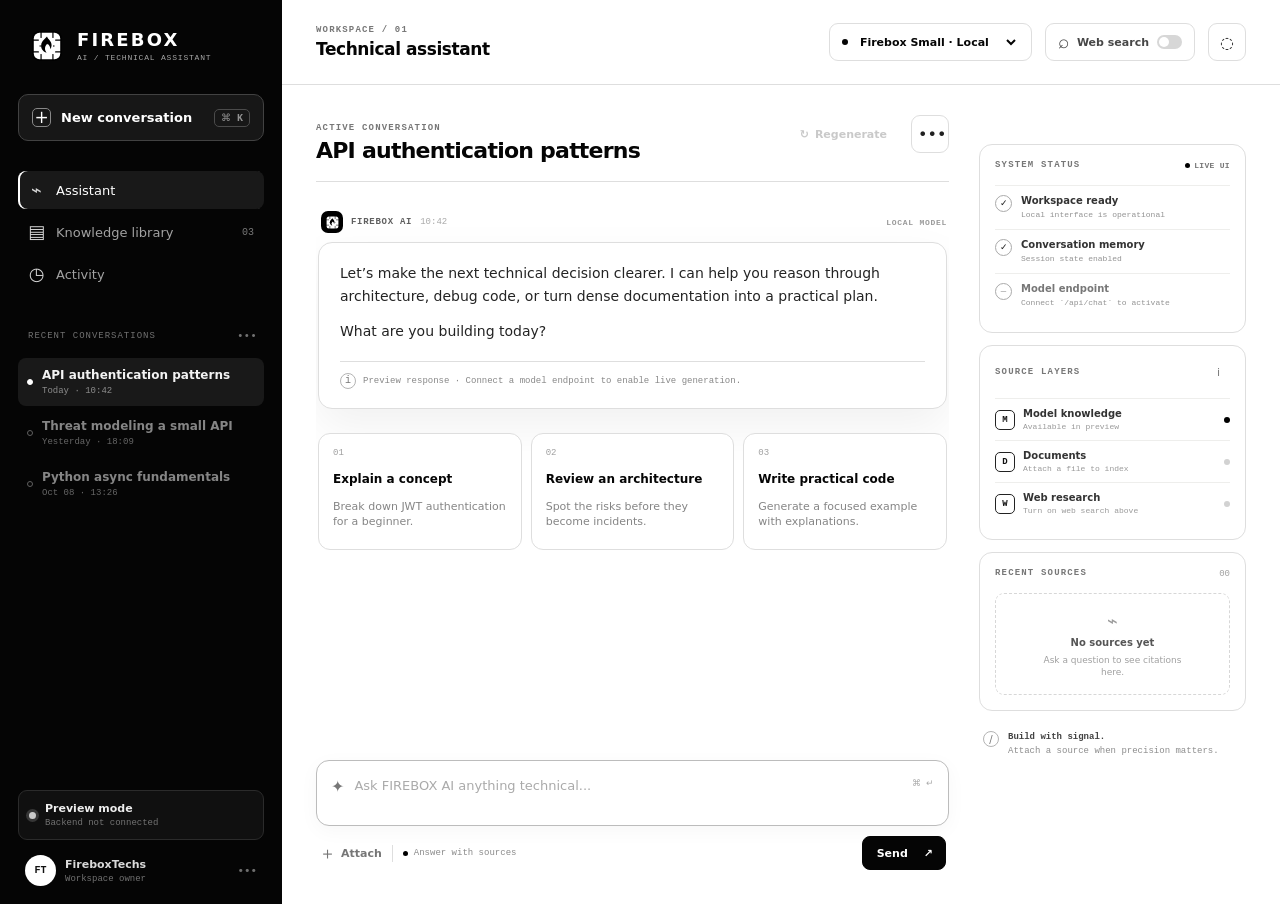
==== index.html @ 675ae95c "Create monochrome FIREBOX AI dashboard" ====
<!doctype html>
<html lang="en">
  <head>
    <meta charset="UTF-8" />
    <meta name="viewport" content="width=device-width, initial-scale=1.0" />
    <meta name="theme-color" content="#050505" />
    <meta name="description" content="FIREBOX AI — a focused technical AI workspace for builders." />
    <title>FIREBOX AI — Technical Assistant</title>
    <link rel="icon" type="image/svg+xml" href="/firebox-ai-icon.svg" />
    <link rel="stylesheet" href="/styles.css" />
  </head>
  <body>
    <div class="app-shell">
      <aside class="sidebar" id="sidebar" aria-label="Conversation navigation">
        <div class="brand-block">
          <img class="brand-mark" src="/firebox-ai-icon.svg" alt="FIREBOX AI" />
          <div class="brand-copy">
            <span class="brand-name">FIREBOX</span>
            <span class="brand-meta">AI / TECHNICAL ASSISTANT</span>
          </div>
        </div>

        <button class="new-chat-button" id="newChatButton" type="button">
          <span class="button-icon" aria-hidden="true">+</span>
          <span>New conversation</span>
          <kbd>⌘ K</kbd>
        </button>

        <nav class="primary-nav" aria-label="Primary">
          <a class="nav-item is-active" href="#chat" aria-current="page">
            <span class="nav-icon" aria-hidden="true">⌁</span>
            <span>Assistant</span>
          </a>
          <a class="nav-item" href="#library" data-toast="Knowledge library is ready for document indexing.">
            <span class="nav-icon" aria-hidden="true">▤</span>
            <span>Knowledge library</span>
            <span class="nav-count">03</span>
          </a>
          <a class="nav-item" href="#activity" data-toast="Activity history will appear here as you work.">
            <span class="nav-icon" aria-hidden="true">◷</span>
            <span>Activity</span>
          </a>
        </nav>

        <div class="sidebar-section-heading">
          <span>Recent conversations</span>
          <button class="icon-button small" type="button" aria-label="Conversation options" data-toast="Conversation options are available in the full app.">•••</button>
        </div>
        <div class="conversation-list" id="conversationList">
          <button class="conversation-item is-active" type="button" data-conversation="API authentication patterns">
            <span class="conversation-dot"></span>
            <span class="conversation-item-copy">
              <strong>API authentication patterns</strong>
              <small>Today · 10:42</small>
            </span>
          </button>
          <button class="conversation-item" type="button" data-conversation="Threat modeling a small API">
            <span class="conversation-dot"></span>
            <span class="conversation-item-copy">
              <strong>Threat modeling a small API</strong>
              <small>Yesterday · 18:09</small>
            </span>
          </button>
          <button class="conversation-item" type="button" data-conversation="Python async fundamentals">
            <span class="conversation-dot"></span>
            <span class="conversation-item-copy">
              <strong>Python async fundamentals</strong>
              <small>Oct 08 · 13:26</small>
            </span>
          </button>
        </div>

        <div class="sidebar-footer">
          <div class="preview-status">
            <span class="status-led"></span>
            <span><strong>Preview mode</strong><small>Backend not connected</small></span>
          </div>
          <button class="profile-row" type="button" data-toast="Profile settings are coming with authentication.">
            <span class="avatar">FT</span>
            <span class="profile-copy"><strong>FireboxTechs</strong><small>Workspace owner</small></span>
            <span class="profile-more">•••</span>
          </button>
        </div>
      </aside>

      <button class="sidebar-scrim" id="sidebarScrim" aria-label="Close navigation" type="button"></button>

      <main class="main-shell" id="chat">
        <header class="topbar">
          <div class="topbar-left">
            <button class="icon-button menu-button" id="menuButton" type="button" aria-label="Open navigation">☰</button>
            <div class="workspace-context">
              <span class="eyebrow">WORKSPACE / 01</span>
              <h1>Technical assistant</h1>
            </div>
          </div>
          <div class="topbar-actions">
            <label class="model-control" for="modelSelect">
              <span class="model-led"></span>
              <select id="modelSelect" aria-label="Select model">
                <option>Firebox Small · Local</option>
                <option>Qwen 2.5 Coder · Local</option>
                <option>Llama 3.2 · Local</option>
              </select>
            </label>
            <button class="search-toggle" id="searchToggle" type="button" aria-pressed="false">
              <span class="search-toggle-icon" aria-hidden="true">⌕</span>
              <span>Web search</span>
              <span class="toggle-track"><span class="toggle-thumb"></span></span>
            </button>
            <button class="icon-button" type="button" aria-label="Notifications" data-toast="No new notifications.">◌</button>
          </div>
        </header>

        <div class="workspace-body">
          <section class="chat-panel" aria-label="Assistant chat">
            <div class="conversation-header">
              <div>
                <span class="eyebrow">ACTIVE CONVERSATION</span>
                <h2 id="conversationTitle">API authentication patterns</h2>
              </div>
              <div class="conversation-actions">
                <button class="ghost-button" id="regenerateButton" type="button" disabled>
                  <span aria-hidden="true">↻</span> Regenerate
                </button>
                <button class="icon-button" type="button" aria-label="More conversation options" data-toast="Conversation actions are available in the full app.">•••</button>
              </div>
            </div>

            <div class="chat-scroll" id="chatScroll">
              <div class="message-group assistant-group">
                <div class="message-meta">
                  <span class="message-avatar"><img src="/firebox-ai-icon.svg" alt="" /></span>
                  <span>FIREBOX AI</span>
                  <span class="message-time">10:42</span>
                  <span class="source-label">LOCAL MODEL</span>
                </div>
                <article class="message-card assistant-message">
                  <p>Let’s make the next technical decision clearer. I can help you reason through architecture, debug code, or turn dense documentation into a practical plan.</p>
                  <p>What are you building today?</p>
                  <div class="response-divider"></div>
                  <div class="message-note"><span class="note-mark">i</span> Preview response · Connect a model endpoint to enable live generation.</div>
                </article>
              </div>

              <div class="quick-prompts" id="quickPrompts" aria-label="Suggested prompts">
                <button class="prompt-card" type="button" data-prompt="Explain JWT authentication like I am new to backend development.">
                  <span class="prompt-index">01</span>
                  <strong>Explain a concept</strong>
                  <span>Break down JWT authentication for a beginner.</span>
                </button>
                <button class="prompt-card" type="button" data-prompt="Review this API design and point out the biggest security risks.">
                  <span class="prompt-index">02</span>
                  <strong>Review an architecture</strong>
                  <span>Spot the risks before they become incidents.</span>
                </button>
                <button class="prompt-card" type="button" data-prompt="Write a small Python example that fetches JSON safely and handles errors.">
                  <span class="prompt-index">03</span>
                  <strong>Write practical code</strong>
                  <span>Generate a focused example with explanations.</span>
                </button>
              </div>

              <div class="message-group user-group is-hidden" id="seedUserMessage">
                <div class="message-meta user-meta"><span>You</span><span class="message-time">now</span></div>
                <article class="message-card user-message" id="seedUserContent"></article>
              </div>

              <div class="typing-row is-hidden" id="typingRow" aria-live="polite">
                <span class="message-avatar"><img src="/firebox-ai-icon.svg" alt="" /></span>
                <div class="typing-bubble"><span></span><span></span><span></span><em>FIREBOX AI is reasoning</em></div>
              </div>

              <div id="dynamicMessages"></div>
            </div>

            <form class="composer" id="composer">
              <div class="attachment-row is-hidden" id="attachmentRow"></div>
              <label class="composer-input-wrap" for="messageInput">
                <span class="composer-leading" aria-hidden="true">✦</span>
                <textarea id="messageInput" rows="1" placeholder="Ask FIREBOX AI anything technical..." aria-label="Message FIREBOX AI"></textarea>
                <span class="composer-hint">⌘ ↵</span>
              </label>
              <div class="composer-toolbar">
                <div class="composer-tools">
                  <label class="attach-button" for="fileInput" title="Attach a document">
                    <span aria-hidden="true">＋</span>
                    <span>Attach</span>
                  </label>
                  <input id="fileInput" type="file" accept=".pdf,.txt,.md,.csv,.json,.py,.js,.ts" multiple />
                  <span class="toolbar-separator"></span>
                  <span class="composer-mode"><span class="mode-dot"></span> Answer with sources</span>
                </div>
                <div class="composer-actions">
                  <button class="stop-button is-hidden" id="stopButton" type="button"><span class="stop-square"></span> Stop</button>
                  <button class="send-button" id="sendButton" type="submit" aria-label="Send message"><span>Send</span><span aria-hidden="true">↗</span></button>
                </div>
              </div>
            </form>
          </section>

          <aside class="utility-rail" aria-label="Assistant context">
            <section class="utility-card status-card">
              <div class="utility-card-heading"><span class="eyebrow">SYSTEM STATUS</span><span class="live-chip"><span></span> LIVE UI</span></div>
              <div class="status-line"><span class="status-check">✓</span><span><strong>Workspace ready</strong><small>Local interface is operational</small></span></div>
              <div class="status-line"><span class="status-check">✓</span><span><strong>Conversation memory</strong><small>Session state enabled</small></span></div>
              <div class="status-line status-line-muted"><span class="status-pending">—</span><span><strong>Model endpoint</strong><small>Connect `/api/chat` to activate</small></span></div>
            </section>

            <section class="utility-card source-card">
              <div class="utility-card-heading"><span class="eyebrow">SOURCE LAYERS</span><button class="icon-button small" type="button" aria-label="Source layer information" data-toast="Source layers keep model, document, and web context distinct.">i</button></div>
              <div class="source-layer is-active"><span class="layer-symbol">M</span><div><strong>Model knowledge</strong><small>Available in preview</small></div><span class="layer-state"></span></div>
              <div class="source-layer"><span class="layer-symbol">D</span><div><strong>Documents</strong><small>Attach a file to index</small></div><span class="layer-state is-off"></span></div>
              <div class="source-layer"><span class="layer-symbol">W</span><div><strong>Web research</strong><small>Turn on web search above</small></div><span class="layer-state is-off"></span></div>
            </section>

            <section class="utility-card recent-card">
              <div class="utility-card-heading"><span class="eyebrow">RECENT SOURCES</span><span class="source-count">00</span></div>
              <div class="empty-source"><span class="empty-source-mark">⌁</span><strong>No sources yet</strong><small>Ask a question to see citations here.</small></div>
            </section>

            <div class="utility-tip"><span class="tip-mark">/</span><p><strong>Build with signal.</strong><br />Attach a source when precision matters.</p></div>
          </aside>
        </div>
      </main>
    </div>

    <div class="toast" id="toast" role="status" aria-live="polite"></div>
    <script src="/app.js" defer></script>
  </body>
</html>
---- styles.css ----
:root {
  --ink: #050505;
  --ink-soft: #202020;
  --ink-muted: #6f6f6f;
  --line: #dedede;
  --line-dark: #2b2b2b;
  --surface: #ffffff;
  --surface-alt: #f5f5f3;
  --surface-deep: #ebebe8;
  --black: #000000;
  --radius-sm: 8px;
  --radius-md: 14px;
  --radius-lg: 22px;
  --shadow: 0 18px 45px rgba(0, 0, 0, 0.06);
  font-family: Inter, ui-sans-serif, system-ui, -apple-system, BlinkMacSystemFont, "Segoe UI", sans-serif;
  color: var(--ink);
  background: var(--surface);
  font-synthesis: none;
  text-rendering: optimizeLegibility;
}

* { box-sizing: border-box; }
html { min-width: 320px; background: var(--surface); }
body { margin: 0; min-width: 320px; min-height: 100vh; background: var(--surface); }
button, textarea, select { font: inherit; }
button, a { -webkit-tap-highlight-color: transparent; }
button { color: inherit; }
a { color: inherit; text-decoration: none; }

.app-shell { min-height: 100vh; display: flex; background: var(--surface); }
.sidebar { width: 282px; min-height: 100vh; flex: 0 0 282px; display: flex; flex-direction: column; padding: 27px 18px 18px; background: var(--ink); color: var(--surface); position: relative; z-index: 10; }
.brand-block { display: flex; align-items: center; gap: 11px; padding: 0 10px 29px; }
.brand-mark { width: 38px; height: 38px; display: block; }
.brand-copy { display: flex; flex-direction: column; gap: 4px; }
.brand-name { font-size: 18px; font-weight: 850; letter-spacing: .12em; line-height: 1; }
.brand-meta { color: #a7a7a7; font-family: "SFMono-Regular", Consolas, monospace; font-size: 8px; letter-spacing: .1em; white-space: nowrap; }
.new-chat-button { width: 100%; border: 1px solid #424242; border-radius: 10px; padding: 13px 13px; display: flex; gap: 10px; align-items: center; background: #171717; color: var(--surface); cursor: pointer; text-align: left; font-size: 13px; font-weight: 700; transition: background .18s ease, border-color .18s ease, transform .18s ease; }
.new-chat-button:hover { background: #272727; border-color: #686868; transform: translateY(-1px); }
.new-chat-button kbd { margin-left: auto; padding: 2px 6px; border: 1px solid #4b4b4b; border-radius: 5px; color: #929292; font-family: "SFMono-Regular", Consolas, monospace; font-size: 10px; }
.button-icon { width: 19px; height: 19px; border: 1px solid #888; border-radius: 5px; display: grid; place-items: center; color: #fff; font-size: 17px; font-weight: 400; line-height: 1; }
.primary-nav { display: grid; gap: 4px; margin: 30px -4px 31px; padding: 0 4px; }
.nav-item { display: flex; align-items: center; gap: 11px; border-radius: 8px; padding: 10px 10px; color: #a2a2a2; font-size: 13px; transition: color .18s ease, background .18s ease; }
.nav-item:hover, .nav-item.is-active { background: #191919; color: #fff; }
.nav-item.is-active { box-shadow: inset 2px 0 0 #fff; }
.nav-icon { width: 17px; color: #d4d4d4; font-size: 18px; line-height: 1; text-align: center; }
.nav-count { margin-left: auto; color: #777; font-family: "SFMono-Regular", Consolas, monospace; font-size: 10px; }
.sidebar-section-heading { padding: 0 10px 11px; display: flex; align-items: center; justify-content: space-between; color: #727272; font-family: "SFMono-Regular", Consolas, monospace; font-size: 9px; letter-spacing: .11em; text-transform: uppercase; }
.icon-button { border: 1px solid var(--line); background: transparent; width: 38px; height: 38px; display: inline-grid; place-items: center; border-radius: 9px; color: var(--ink-soft); cursor: pointer; font-size: 16px; transition: color .18s ease, background .18s ease, border-color .18s ease, transform .18s ease; }
.icon-button:hover { background: var(--ink); border-color: var(--ink); color: var(--surface); transform: translateY(-1px); }
.icon-button.small { width: 23px; height: 23px; border: 0; color: #7c7c7c; font-size: 11px; }
.icon-button.small:hover { background: #2b2b2b; color: #fff; }
.sidebar .icon-button.small { color: #717171; }
.conversation-list { display: grid; gap: 3px; }
.conversation-item { display: flex; align-items: center; gap: 9px; width: 100%; padding: 10px 9px; border: 0; border-radius: 8px; background: transparent; color: #858585; cursor: pointer; text-align: left; transition: background .18s ease, color .18s ease; }
.conversation-item:hover, .conversation-item.is-active { background: #191919; color: #f3f3f3; }
.conversation-dot { width: 6px; height: 6px; flex: 0 0 6px; border: 1px solid #606060; border-radius: 99px; }
.conversation-item.is-active .conversation-dot { background: #fff; border-color: #fff; }
.conversation-item-copy { min-width: 0; display: grid; gap: 4px; }
.conversation-item strong { overflow: hidden; text-overflow: ellipsis; white-space: nowrap; font-size: 12px; font-weight: 550; }
.conversation-item small { color: #666; font-family: "SFMono-Regular", Consolas, monospace; font-size: 9px; }
.conversation-item.is-active small { color: #8c8c8c; }
.sidebar-footer { margin-top: auto; display: grid; gap: 15px; padding-top: 24px; }
.preview-status { display: flex; align-items: center; gap: 9px; padding: 11px 10px; border: 1px solid #2b2b2b; border-radius: 9px; background: #101010; }
.status-led { width: 7px; height: 7px; border-radius: 50%; background: #c9c9c9; box-shadow: 0 0 0 3px #363636; }
.preview-status span:last-child, .profile-copy { display: grid; gap: 3px; }
.preview-status strong { color: #eee; font-size: 11px; font-weight: 650; }
.preview-status small, .profile-copy small { color: #727272; font-family: "SFMono-Regular", Consolas, monospace; font-size: 9px; }
.profile-row { display: flex; align-items: center; gap: 9px; width: 100%; padding: 0 7px; border: 0; background: transparent; color: #aaa; text-align: left; cursor: pointer; }
.profile-row:hover .profile-copy strong { color: #fff; }
.avatar { width: 31px; height: 31px; display: grid; place-items: center; border-radius: 50%; background: #fff; color: #111; font-family: "SFMono-Regular", Consolas, monospace; font-size: 10px; font-weight: 800; }
.profile-copy strong { color: #dadada; font-size: 11px; font-weight: 650; }
.profile-more { margin-left: auto; color: #6e6e6e; font-size: 11px; }
.sidebar-scrim { display: none; }

.main-shell { min-width: 0; flex: 1; min-height: 100vh; display: flex; flex-direction: column; background: var(--surface); }
.topbar { min-height: 85px; padding: 19px 34px; display: flex; align-items: center; justify-content: space-between; gap: 22px; border-bottom: 1px solid var(--line); }
.topbar-left, .topbar-actions, .conversation-actions { display: flex; align-items: center; gap: 13px; }
.workspace-context { display: grid; gap: 4px; }
.eyebrow { color: #777; font-family: "SFMono-Regular", Consolas, monospace; font-size: 9px; font-weight: 700; letter-spacing: .13em; line-height: 1.2; text-transform: uppercase; }
.workspace-context h1 { margin: 0; font-size: 17px; font-weight: 750; letter-spacing: -.025em; }
.menu-button { display: none; }
.model-control { display: flex; align-items: center; gap: 8px; min-height: 38px; padding: 0 12px; border: 1px solid var(--line); border-radius: 9px; background: var(--surface); }
.model-led { width: 6px; height: 6px; border-radius: 50%; background: var(--ink); }
.model-control select { max-width: 166px; border: 0; outline: 0; color: var(--ink); background: transparent; cursor: pointer; font-size: 11px; font-weight: 700; }
.search-toggle { min-height: 38px; padding: 0 12px; display: flex; align-items: center; gap: 8px; border: 1px solid var(--line); border-radius: 9px; background: var(--surface); color: #474747; cursor: pointer; font-size: 11px; font-weight: 700; transition: border-color .18s ease, background .18s ease; }
.search-toggle:hover, .search-toggle[aria-pressed="true"] { border-color: var(--ink); background: var(--ink); color: var(--surface); }
.search-toggle-icon { font-size: 19px; font-weight: 300; line-height: .5; }
.toggle-track { width: 25px; height: 14px; padding: 2px; display: flex; align-items: center; border-radius: 99px; background: #d7d7d7; transition: background .18s ease; }
.toggle-thumb { width: 10px; height: 10px; border-radius: 50%; background: #fff; transition: transform .18s ease; }
.search-toggle[aria-pressed="true"] .toggle-track { background: #fff; }
.search-toggle[aria-pressed="true"] .toggle-thumb { background: #000; transform: translateX(11px); }

.workspace-body { flex: 1; min-height: 0; display: grid; grid-template-columns: minmax(0, 1fr) 267px; gap: 30px; padding: 30px 34px 34px; }
.chat-panel { min-width: 0; display: flex; flex-direction: column; min-height: calc(100vh - 145px); }
.conversation-header { min-height: 61px; display: flex; align-items: flex-start; justify-content: space-between; gap: 18px; padding-bottom: 18px; border-bottom: 1px solid var(--line); }
.conversation-header h2 { margin: 5px 0 0; font-size: 22px; line-height: 1.1; letter-spacing: -.035em; }
.ghost-button { display: inline-flex; align-items: center; gap: 6px; height: 34px; padding: 0 10px; border: 1px solid transparent; border-radius: 8px; background: transparent; color: #7b7b7b; cursor: pointer; font-size: 11px; font-weight: 700; }
.ghost-button:not(:disabled):hover { border-color: var(--line); color: var(--ink); }
.ghost-button:disabled { cursor: not-allowed; opacity: .4; }
.chat-scroll { flex: 1; min-height: 390px; overflow: auto; padding: 29px 2px 15px; scrollbar-width: thin; scrollbar-color: #cfcfcd transparent; }
.message-group { max-width: 790px; margin: 0 auto 24px; }
.message-meta { display: flex; align-items: center; gap: 8px; margin: 0 0 9px 3px; color: #5f5f5f; font-family: "SFMono-Regular", Consolas, monospace; font-size: 9px; font-weight: 700; letter-spacing: .08em; text-transform: uppercase; }
.message-avatar { width: 22px; height: 22px; display: inline-grid; place-items: center; border-radius: 7px; background: #000; overflow: hidden; }
.message-avatar img { width: 17px; height: 17px; }
.message-time { color: #aaa; font-weight: 400; letter-spacing: 0; text-transform: none; }
.source-label { margin-left: auto; color: #9a9a9a; font-size: 8px; }
.message-card { border: 1px solid var(--line); border-radius: 14px; padding: 19px 21px; background: var(--surface); box-shadow: var(--shadow); }
.message-card p { margin: 0 0 12px; color: #242424; font-size: 14px; line-height: 1.65; }
.message-card p:last-child { margin-bottom: 0; }
.response-divider { height: 1px; margin: 18px 0 11px; background: var(--line); }
.message-note { display: flex; align-items: center; gap: 7px; color: #888; font-family: "SFMono-Regular", Consolas, monospace; font-size: 9px; line-height: 1.4; }
.note-mark, .tip-mark { width: 16px; height: 16px; display: inline-grid; place-items: center; flex: 0 0 16px; border: 1px solid #b4b4b4; border-radius: 50%; color: #777; font-size: 10px; }
.quick-prompts { max-width: 790px; margin: 0 auto 27px; display: grid; grid-template-columns: repeat(3, 1fr); gap: 9px; }
.prompt-card { min-height: 117px; display: grid; gap: 7px; padding: 14px; border: 1px solid var(--line); border-radius: 12px; background: var(--surface); cursor: pointer; text-align: left; transition: border-color .18s ease, background .18s ease, transform .18s ease; }
.prompt-card:hover { border-color: #858585; background: #fafafa; transform: translateY(-2px); }
.prompt-index { color: #a0a0a0; font-family: "SFMono-Regular", Consolas, monospace; font-size: 9px; }
.prompt-card strong { font-size: 12px; font-weight: 750; }
.prompt-card span:last-child { color: #858585; font-size: 11px; line-height: 1.4; }
.user-group { max-width: 690px; margin-left: auto; margin-right: max(0px, calc((100% - 790px) / 2)); }
.user-meta { justify-content: flex-end; margin-right: 3px; }
.user-message { background: var(--ink); border-color: var(--ink); box-shadow: none; }
.user-message p, .user-message { color: var(--surface); }
.typing-row { max-width: 790px; margin: 0 auto 20px; display: flex; align-items: center; gap: 10px; }
.typing-bubble { min-height: 35px; padding: 0 12px; display: flex; align-items: center; gap: 4px; border: 1px solid var(--line); border-radius: 10px; background: var(--surface-alt); }
.typing-bubble > span { width: 4px; height: 4px; border-radius: 50%; background: #222; animation: pulse 1s infinite ease-in-out; }
.typing-bubble > span:nth-child(2) { animation-delay: .12s; }
.typing-bubble > span:nth-child(3) { animation-delay: .24s; }
.typing-bubble em { margin-left: 7px; color: #818181; font-family: "SFMono-Regular", Consolas, monospace; font-size: 9px; font-style: normal; }
@keyframes pulse { 0%, 100% { opacity: .25; transform: translateY(0); } 50% { opacity: 1; transform: translateY(-2px); } }
.is-hidden { display: none !important; }

.code-block { margin: 16px 0 3px; overflow: hidden; border: 1px solid #292929; border-radius: 10px; background: #0b0b0b; color: #f4f4f4; }
.code-header { display: flex; align-items: center; justify-content: space-between; padding: 8px 11px; border-bottom: 1px solid #2b2b2b; color: #888; font-family: "SFMono-Regular", Consolas, monospace; font-size: 9px; }
.copy-code { border: 1px solid #3b3b3b; border-radius: 5px; background: transparent; color: #cfcfcf; cursor: pointer; font-family: inherit; font-size: 9px; padding: 3px 7px; }
.copy-code:hover { background: #fff; color: #000; }
.code-block pre { margin: 0; padding: 14px; overflow-x: auto; color: #efefef; font-family: "SFMono-Regular", Consolas, monospace; font-size: 11px; line-height: 1.65; }
.code-keyword { color: #fff; font-weight: 800; }
.code-muted { color: #888; }
.citation-row { display: flex; flex-wrap: wrap; gap: 7px; margin-top: 15px; }
.citation { display: inline-flex; align-items: center; gap: 5px; padding: 6px 8px; border: 1px solid var(--line); border-radius: 7px; color: #5d5d5d; font-family: "SFMono-Regular", Consolas, monospace; font-size: 9px; transition: color .18s ease, border-color .18s ease; }
.citation:hover { color: var(--ink); border-color: var(--ink); }
.citation span { color: #999; }

.composer { max-width: 790px; width: 100%; margin: 0 auto; padding-top: 10px; }
.attachment-row { display: flex; flex-wrap: wrap; gap: 7px; margin-bottom: 8px; }
.attachment-chip { display: inline-flex; align-items: center; gap: 8px; padding: 7px 9px; border: 1px solid var(--line); border-radius: 8px; background: var(--surface-alt); font-family: "SFMono-Regular", Consolas, monospace; font-size: 9px; }
.attachment-chip button { border: 0; padding: 0; background: transparent; color: #888; cursor: pointer; }
.composer-input-wrap { min-height: 66px; display: flex; align-items: flex-start; gap: 10px; padding: 15px 14px 10px; border: 1px solid #bcbcbc; border-radius: 13px; background: var(--surface); box-shadow: 0 5px 20px rgba(0,0,0,.035); transition: border-color .18s ease, box-shadow .18s ease; }
.composer-input-wrap:focus-within { border-color: var(--ink); box-shadow: 0 0 0 3px #eeeeec; }
.composer-leading { padding-top: 1px; color: #777; font-size: 16px; }
.composer-input-wrap textarea { width: 100%; min-height: 39px; max-height: 150px; padding: 0; resize: none; border: 0; outline: 0; color: var(--ink); background: transparent; font-size: 13px; line-height: 1.55; }
.composer-input-wrap textarea::placeholder { color: #aaa; }
.composer-hint { padding-top: 2px; color: #aaa; font-family: "SFMono-Regular", Consolas, monospace; font-size: 9px; white-space: nowrap; }
.composer-toolbar { display: flex; align-items: center; justify-content: space-between; gap: 10px; padding: 10px 3px 0; }
.composer-tools, .composer-actions { display: flex; align-items: center; gap: 10px; }
.attach-button { display: inline-flex; align-items: center; gap: 5px; color: #767676; cursor: pointer; font-size: 11px; font-weight: 650; }
.attach-button:hover { color: var(--ink); }
.attach-button span:first-child { font-size: 17px; font-weight: 300; }
#fileInput { display: none; }
.toolbar-separator { width: 1px; height: 17px; background: var(--line); }
.composer-mode { display: inline-flex; align-items: center; gap: 6px; color: #8a8a8a; font-family: "SFMono-Regular", Consolas, monospace; font-size: 9px; }
.mode-dot { width: 5px; height: 5px; border-radius: 50%; background: #000; }
.stop-button { min-height: 31px; display: inline-flex; align-items: center; gap: 6px; padding: 0 9px; border: 1px solid var(--line); border-radius: 7px; background: #fff; color: #444; cursor: pointer; font-size: 10px; font-weight: 700; }
.stop-button:hover { border-color: var(--ink); color: var(--ink); }
.stop-square { width: 8px; height: 8px; border-radius: 2px; background: #000; }
.send-button { min-height: 34px; display: inline-flex; align-items: center; gap: 16px; padding: 0 12px 0 14px; border: 1px solid var(--ink); border-radius: 8px; background: var(--ink); color: #fff; cursor: pointer; font-size: 11px; font-weight: 750; transition: background .18s ease, color .18s ease, transform .18s ease; }
.send-button:hover { background: #333; transform: translateY(-1px); }
.send-button:disabled { cursor: not-allowed; opacity: .45; transform: none; }

.utility-rail { min-width: 0; padding-top: 29px; display: grid; align-content: start; gap: 12px; }
.utility-card { padding: 15px; border: 1px solid var(--line); border-radius: 13px; background: var(--surface); }
.utility-card-heading { display: flex; align-items: center; justify-content: space-between; gap: 9px; margin-bottom: 14px; }
.live-chip { display: inline-flex; align-items: center; gap: 4px; color: #777; font-family: "SFMono-Regular", Consolas, monospace; font-size: 8px; font-weight: 700; letter-spacing: .04em; }
.live-chip span { width: 5px; height: 5px; border-radius: 50%; background: #000; }
.status-line { display: flex; align-items: flex-start; gap: 9px; padding: 9px 0; border-top: 1px solid #eeeeec; }
.status-line:first-of-type { border-top: 0; }
.status-check, .status-pending { width: 17px; height: 17px; display: grid; place-items: center; flex: 0 0 17px; border: 1px solid #aaa; border-radius: 50%; color: #222; font-family: "SFMono-Regular", Consolas, monospace; font-size: 9px; }
.status-pending { color: #999; }
.status-line span:last-child { display: grid; gap: 3px; }
.status-line strong { color: #333; font-size: 10px; font-weight: 700; }
.status-line small { color: #929292; font-family: "SFMono-Regular", Consolas, monospace; font-size: 8px; line-height: 1.4; }
.status-line-muted strong { color: #777; }
.source-layer { display: flex; align-items: center; gap: 8px; padding: 9px 0; border-top: 1px solid #eeeeec; }
.layer-symbol { width: 20px; height: 20px; display: grid; place-items: center; border: 1px solid #222; border-radius: 5px; color: #111; font-family: "SFMono-Regular", Consolas, monospace; font-size: 9px; font-weight: 800; }
.source-layer > div { min-width: 0; display: grid; gap: 3px; }
.source-layer strong { color: #333; font-size: 10px; font-weight: 700; }
.source-layer small { color: #999; font-family: "SFMono-Regular", Consolas, monospace; font-size: 8px; }
.layer-state { width: 6px; height: 6px; margin-left: auto; border-radius: 50%; background: #000; }
.layer-state.is-off { background: #d2d2d2; }
.source-count { color: #a0a0a0; font-family: "SFMono-Regular", Consolas, monospace; font-size: 9px; }
.empty-source { min-height: 102px; display: grid; place-items: center; align-content: center; gap: 6px; border: 1px dashed #d7d7d7; border-radius: 9px; text-align: center; }
.empty-source-mark { color: #9b9b9b; font-size: 18px; }
.empty-source strong { color: #555; font-size: 10px; }
.empty-source small { max-width: 145px; color: #a0a0a0; font-size: 9px; line-height: 1.4; }
.utility-tip { display: flex; gap: 9px; padding: 8px 4px; }
.utility-tip p { margin: 0; color: #8d8d8d; font-family: "SFMono-Regular", Consolas, monospace; font-size: 9px; line-height: 1.55; }
.utility-tip strong { color: #424242; }
.toast { position: fixed; z-index: 50; right: 22px; bottom: 22px; max-width: min(340px, calc(100vw - 44px)); padding: 12px 14px; border: 1px solid #373737; border-radius: 9px; background: #050505; color: #fff; box-shadow: 0 10px 30px rgba(0,0,0,.2); font-family: "SFMono-Regular", Consolas, monospace; font-size: 10px; line-height: 1.45; opacity: 0; pointer-events: none; transform: translateY(8px); transition: opacity .18s ease, transform .18s ease; }
.toast.is-visible { opacity: 1; transform: translateY(0); }

@media (max-width: 1160px) {
  .workspace-body { grid-template-columns: minmax(0, 1fr); }
  .utility-rail { grid-template-columns: repeat(3, minmax(0, 1fr)); padding-top: 0; }
  .utility-tip { align-self: center; }
}

@media (max-width: 820px) {
  .sidebar { position: fixed; inset: 0 auto 0 0; width: 282px; transform: translateX(-101%); transition: transform .22s ease; box-shadow: 12px 0 40px rgba(0,0,0,.18); }
  .sidebar.is-open { transform: translateX(0); }
  .sidebar-scrim { position: fixed; inset: 0; z-index: 9; border: 0; background: rgba(0,0,0,.35); cursor: pointer; }
  .sidebar-scrim.is-visible { display: block; }
  .menu-button { display: inline-grid; }
  .topbar { padding: 16px 20px; }
  .topbar-actions { gap: 7px; }
  .topbar-actions > .icon-button { display: none; }
  .model-control { padding: 0 9px; }
  .model-control select { max-width: 130px; }
  .search-toggle { padding: 0 9px; }
  .search-toggle > span:nth-child(2) { display: none; }
  .workspace-body { padding: 24px 20px 24px; }
  .chat-panel { min-height: calc(100vh - 120px); }
  .utility-rail { grid-template-columns: 1fr 1fr; }
  .utility-card.status-card { grid-column: span 2; }
}

@media (max-width: 580px) {
  .topbar { min-height: 72px; gap: 9px; }
  .workspace-context h1 { font-size: 15px; }
  .workspace-context .eyebrow { font-size: 8px; }
  .topbar-actions { margin-left: auto; }
  .model-control { max-width: 40px; overflow: hidden; padding: 0 11px; }
  .model-control select { width: 1px; opacity: 0; }
  .conversation-header { align-items: center; }
  .conversation-header h2 { font-size: 18px; }
  .conversation-actions .ghost-button { padding: 0 5px; font-size: 0; }
  .conversation-actions .ghost-button span { font-size: 17px; }
  .workspace-body { padding: 18px 14px 20px; }
  .chat-scroll { padding-top: 20px; }
  .quick-prompts { grid-template-columns: 1fr; }
  .prompt-card { min-height: auto; grid-template-columns: auto 1fr; column-gap: 10px; align-items: center; }
  .prompt-card span:last-child { grid-column: 2; }
  .prompt-index { grid-row: span 2; }
  .message-card { padding: 15px; }
  .composer-input-wrap { min-height: 60px; padding: 12px; }
  .composer-hint { display: none; }
  .composer-toolbar { align-items: flex-end; }
  .composer-mode { display: none; }
  .utility-rail { display: none; }
  .source-label { display: none; }
}

@media (prefers-reduced-motion: reduce) {
  *, *::before, *::after { scroll-behavior: auto !important; animation-duration: .001ms !important; animation-iteration-count: 1 !important; transition-duration: .001ms !important; }
}
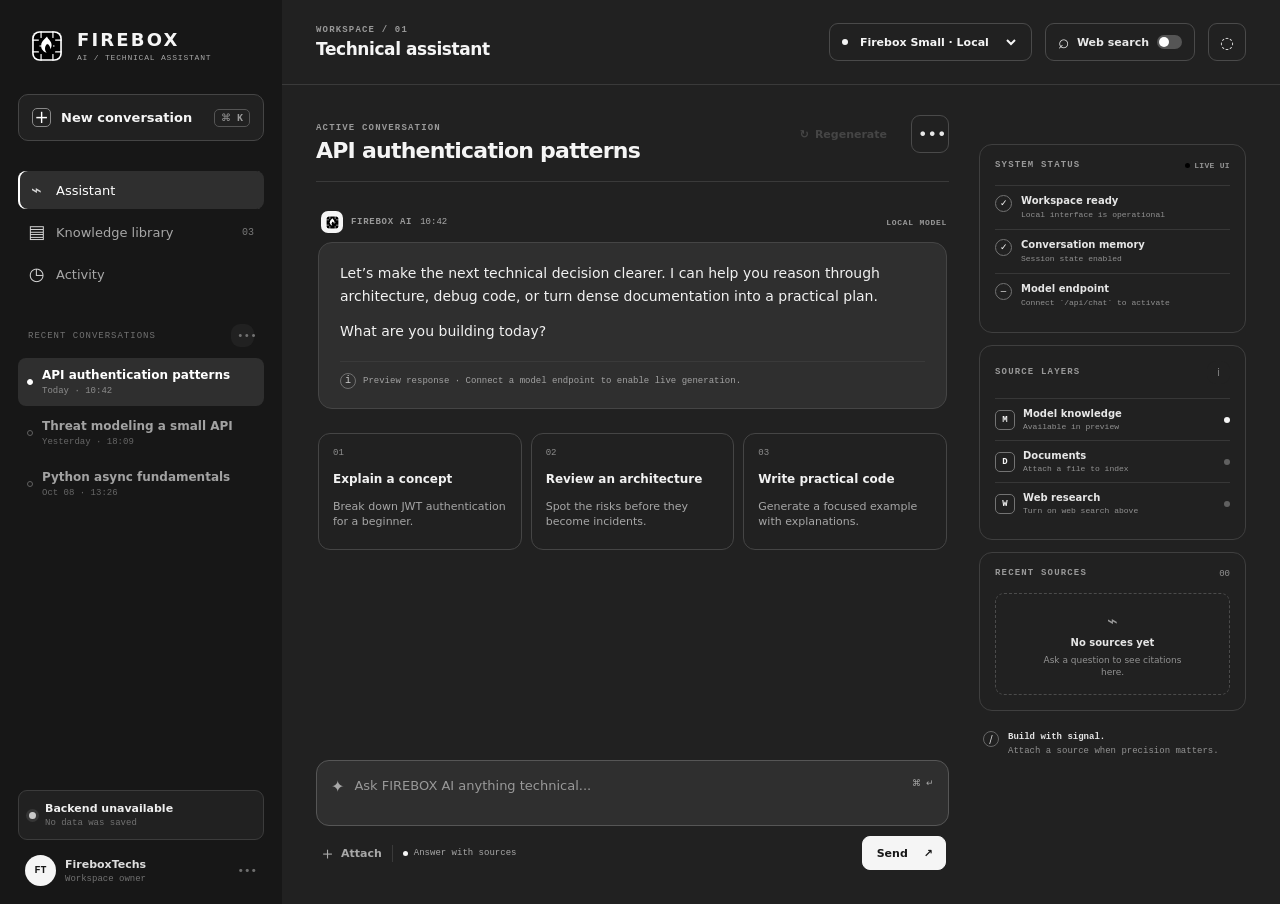
==== commit 0c4cf27b: "Move FIREBOX AI out of demo mode with MongoDB backend" ====
--- a/index.html
+++ b/index.html
@@ -73,7 +73,7 @@
         <div class="sidebar-footer">
           <div class="preview-status">
             <span class="status-led"></span>
-            <span><strong>Preview mode</strong><small>Backend not connected</small></span>
+            <span><strong>Connecting to backend</strong><small>Checking MongoDB persistence</small></span>
           </div>
           <button class="profile-row" type="button" data-toast="Profile settings are coming with authentication.">
             <span class="avatar">FT</span>
--- a/styles.css
+++ b/styles.css
@@ -252,3 +252,98 @@
 @media (prefers-reduced-motion: reduce) {
   *, *::before, *::after { scroll-behavior: auto !important; animation-duration: .001ms !important; animation-iteration-count: 1 !important; transition-duration: .001ms !important; }
 }
+
+
+/* Dark workspace mode — ChatGPT-inspired, FIREBOX branded */
+:root {
+  --ink: #f5f5f5;
+  --ink-soft: #e8e8e8;
+  --ink-muted: #a4a4a4;
+  --line: #3a3a3a;
+  --line-dark: #4b4b4b;
+  --surface: #212121;
+  --surface-alt: #2f2f2f;
+  --surface-deep: #171717;
+  --black: #ffffff;
+  --shadow: 0 18px 45px rgba(0, 0, 0, 0.22);
+  color-scheme: dark;
+}
+
+html, body { background: #212121; color: #f5f5f5; }
+.app-shell, .main-shell { background: #212121; }
+.sidebar { background: #171717; color: #f5f5f5; }
+.brand-mark { filter: invert(1); }
+.new-chat-button { background: #212121; border-color: #454545; color: #f5f5f5; }
+.new-chat-button:hover { background: #2f2f2f; border-color: #666; }
+.new-chat-button kbd { border-color: #555; color: #999; }
+.nav-item { color: #a7a7a7; }
+.nav-item:hover, .nav-item.is-active { background: #2f2f2f; color: #fff; }
+.conversation-item { color: #a2a2a2; }
+.conversation-item:hover, .conversation-item.is-active { background: #2f2f2f; color: #fff; }
+.preview-status { background: #212121; border-color: #3c3c3c; }
+.avatar { background: #f5f5f5; color: #171717; }
+.profile-copy strong { color: #dedede; }
+
+.topbar { background: #212121; border-color: #3a3a3a; }
+.workspace-context h1, .conversation-header h2 { color: #f5f5f5; }
+.model-control, .search-toggle, .icon-button { background: #212121; border-color: #4a4a4a; color: #e8e8e8; }
+.model-control:hover, .search-toggle:hover, .search-toggle[aria-pressed="true"], .icon-button:hover { background: #343434; border-color: #777; color: #fff; }
+.model-control select { color: #f5f5f5; background: #212121; }
+.model-led, .mode-dot, .layer-state { background: #f5f5f5; }
+.toggle-track { background: #555; }
+.search-toggle[aria-pressed="true"] .toggle-track { background: #f5f5f5; }
+.search-toggle[aria-pressed="true"] .toggle-thumb { background: #171717; }
+
+.conversation-header, .response-divider, .toolbar-separator { border-color: #3a3a3a; background: #3a3a3a; }
+.eyebrow, .message-meta, .source-label { color: #999; }
+.message-avatar { background: #f5f5f5; }
+.message-avatar img { filter: invert(1); }
+.message-card { background: #2f2f2f; border-color: #454545; box-shadow: none; }
+.message-card p { color: #f1f1f1; }
+.message-note, .citation, .citation span { color: #a2a2a2; }
+.note-mark { border-color: #707070; color: #cfcfcf; }
+.quick-prompts .prompt-card { background: #212121; border-color: #454545; color: #f2f2f2; }
+.prompt-card:hover { background: #2f2f2f; border-color: #777; }
+.prompt-card span:last-child { color: #a6a6a6; }
+.prompt-index { color: #8d8d8d; }
+.user-message { background: #424242; border-color: #424242; }
+.user-message p, .user-message { color: #fff; }
+.typing-bubble { background: #2f2f2f; border-color: #454545; }
+.typing-bubble > span { background: #f5f5f5; }
+
+.composer-input-wrap { background: #2f2f2f; border-color: #565656; box-shadow: none; }
+.composer-input-wrap:focus-within { border-color: #999; box-shadow: 0 0 0 3px #373737; }
+.composer-input-wrap textarea { color: #f5f5f5; }
+.composer-input-wrap textarea::placeholder { color: #999; }
+.composer-leading, .composer-hint, .composer-mode, .attach-button { color: #a8a8a8; }
+.stop-button { background: #2f2f2f; border-color: #555; color: #eee; }
+.stop-button:hover { border-color: #aaa; color: #fff; }
+.send-button { background: #f5f5f5; border-color: #f5f5f5; color: #171717; }
+.send-button:hover { background: #fff; color: #000; }
+.attachment-chip { background: #383838; border-color: #555; color: #eee; }
+
+.utility-card { background: #212121; border-color: #3f3f3f; }
+.live-chip, .source-count, .status-line small, .source-layer small, .empty-source small, .utility-tip p { color: #929292; }
+.status-line, .source-layer { border-color: #373737; }
+.status-line strong, .source-layer strong, .empty-source strong { color: #e6e6e6; }
+.status-check, .status-pending, .layer-symbol { border-color: #737373; color: #f5f5f5; }
+.layer-state.is-off { background: #606060; }
+.empty-source { border-color: #4b4b4b; }
+.utility-tip strong { color: #e3e3e3; }
+.tip-mark { border-color: #666; color: #ddd; }
+
+.code-block { background: #111; border-color: #444; }
+.code-header { border-color: #333; color: #aaa; }
+.copy-code { border-color: #555; color: #ddd; }
+.copy-code:hover { background: #f5f5f5; color: #111; }
+.citation { border-color: #505050; }
+.citation:hover { border-color: #aaa; color: #fff; }
+
+@media (max-width: 820px) {
+  .sidebar { box-shadow: 12px 0 40px rgba(0,0,0,.45); }
+  .sidebar-scrim { background: rgba(0,0,0,.62); }
+}
+
+
+/* Keep the chat header visually continuous with the dark workspace. */
+.conversation-header { background: transparent; }
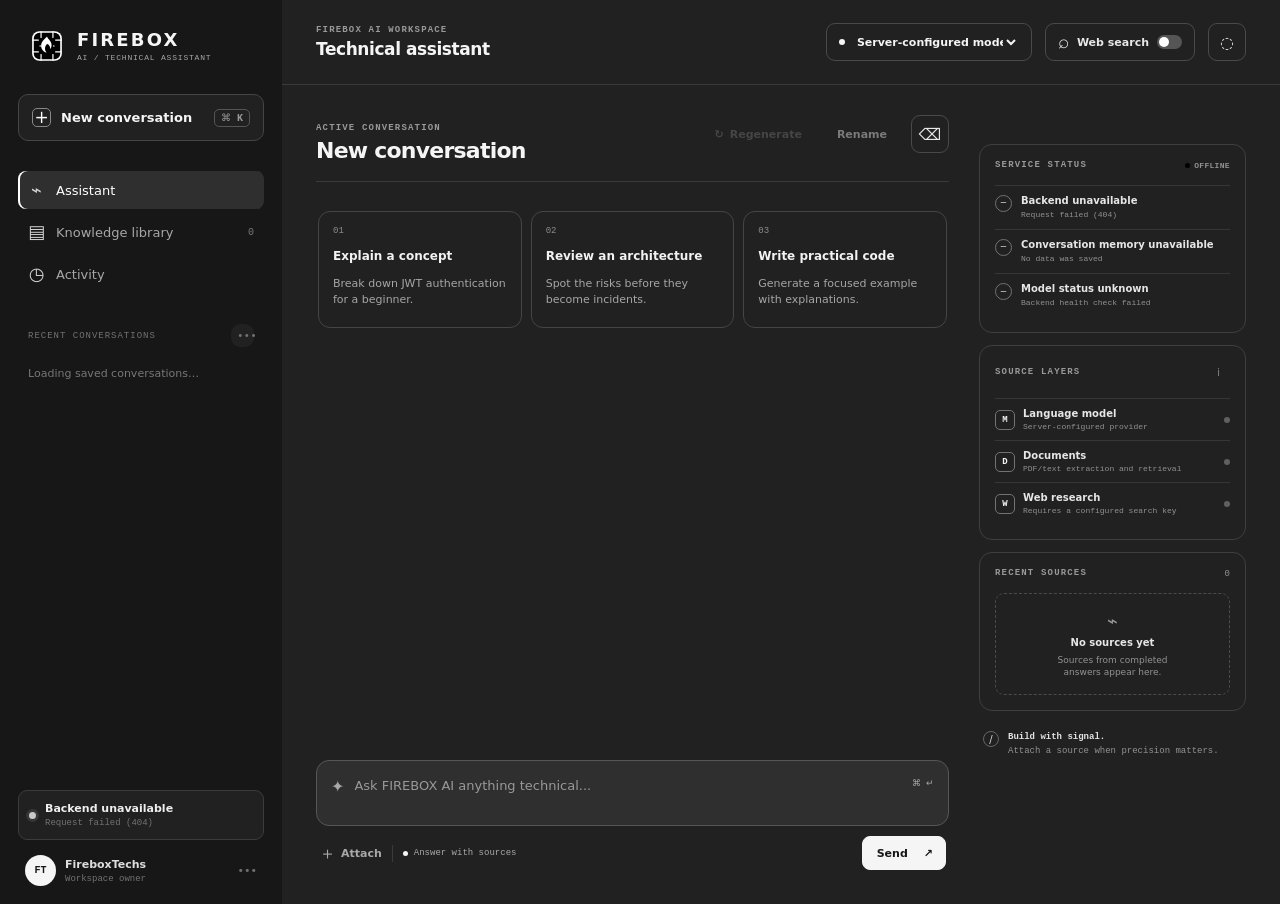
==== commit 4ceaf975: "Replace demo behavior with real backend integrations" ====
--- a/index.html
+++ b/index.html
@@ -31,12 +31,12 @@
             <span class="nav-icon" aria-hidden="true">⌁</span>
             <span>Assistant</span>
           </a>
-          <a class="nav-item" href="#library" data-toast="Knowledge library is ready for document indexing.">
+          <a class="nav-item" href="#chat" data-toast="The standalone library view is unavailable; attach a document to process and retrieve it.">
             <span class="nav-icon" aria-hidden="true">▤</span>
             <span>Knowledge library</span>
-            <span class="nav-count">03</span>
+            <span class="nav-count" id="documentCount">0</span>
           </a>
-          <a class="nav-item" href="#activity" data-toast="Activity history will appear here as you work.">
+          <a class="nav-item" href="#chat" data-toast="A separate activity feed is not implemented.">
             <span class="nav-icon" aria-hidden="true">◷</span>
             <span>Activity</span>
           </a>
@@ -44,30 +44,10 @@
 
         <div class="sidebar-section-heading">
           <span>Recent conversations</span>
-          <button class="icon-button small" type="button" aria-label="Conversation options" data-toast="Conversation options are available in the full app.">•••</button>
+          <button class="icon-button small" type="button" aria-label="Conversation options" data-toast="Use the Delete conversation action to remove the active conversation.">•••</button>
         </div>
         <div class="conversation-list" id="conversationList">
-          <button class="conversation-item is-active" type="button" data-conversation="API authentication patterns">
-            <span class="conversation-dot"></span>
-            <span class="conversation-item-copy">
-              <strong>API authentication patterns</strong>
-              <small>Today · 10:42</small>
-            </span>
-          </button>
-          <button class="conversation-item" type="button" data-conversation="Threat modeling a small API">
-            <span class="conversation-dot"></span>
-            <span class="conversation-item-copy">
-              <strong>Threat modeling a small API</strong>
-              <small>Yesterday · 18:09</small>
-            </span>
-          </button>
-          <button class="conversation-item" type="button" data-conversation="Python async fundamentals">
-            <span class="conversation-dot"></span>
-            <span class="conversation-item-copy">
-              <strong>Python async fundamentals</strong>
-              <small>Oct 08 · 13:26</small>
-            </span>
-          </button>
+          <p class="empty-conversations">Loading saved conversations…</p>
         </div>
 
         <div class="sidebar-footer">
@@ -75,7 +55,7 @@
             <span class="status-led"></span>
             <span><strong>Connecting to backend</strong><small>Checking MongoDB persistence</small></span>
           </div>
-          <button class="profile-row" type="button" data-toast="Profile settings are coming with authentication.">
+          <button class="profile-row" type="button" data-toast="Account management is not available; access uses the server-configured workspace credentials.">
             <span class="avatar">FT</span>
             <span class="profile-copy"><strong>FireboxTechs</strong><small>Workspace owner</small></span>
             <span class="profile-more">•••</span>
@@ -90,7 +70,7 @@
           <div class="topbar-left">
             <button class="icon-button menu-button" id="menuButton" type="button" aria-label="Open navigation">☰</button>
             <div class="workspace-context">
-              <span class="eyebrow">WORKSPACE / 01</span>
+              <span class="eyebrow">FIREBOX AI WORKSPACE</span>
               <h1>Technical assistant</h1>
             </div>
           </div>
@@ -98,9 +78,7 @@
             <label class="model-control" for="modelSelect">
               <span class="model-led"></span>
               <select id="modelSelect" aria-label="Select model">
-                <option>Firebox Small · Local</option>
-                <option>Qwen 2.5 Coder · Local</option>
-                <option>Llama 3.2 · Local</option>
+                <option value="">Server-configured model</option>
               </select>
             </label>
             <button class="search-toggle" id="searchToggle" type="button" aria-pressed="false">
@@ -117,32 +95,18 @@
             <div class="conversation-header">
               <div>
                 <span class="eyebrow">ACTIVE CONVERSATION</span>
-                <h2 id="conversationTitle">API authentication patterns</h2>
+                <h2 id="conversationTitle">New conversation</h2>
               </div>
               <div class="conversation-actions">
                 <button class="ghost-button" id="regenerateButton" type="button" disabled>
                   <span aria-hidden="true">↻</span> Regenerate
                 </button>
-                <button class="icon-button" type="button" aria-label="More conversation options" data-toast="Conversation actions are available in the full app.">•••</button>
+                <button class="ghost-button" id="renameConversationButton" type="button">Rename</button>
+                <button class="icon-button" id="deleteConversationButton" type="button" aria-label="Delete conversation" title="Delete conversation">⌫</button>
               </div>
             </div>
 
             <div class="chat-scroll" id="chatScroll">
-              <div class="message-group assistant-group">
-                <div class="message-meta">
-                  <span class="message-avatar"><img src="/firebox-ai-icon.svg" alt="" /></span>
-                  <span>FIREBOX AI</span>
-                  <span class="message-time">10:42</span>
-                  <span class="source-label">LOCAL MODEL</span>
-                </div>
-                <article class="message-card assistant-message">
-                  <p>Let’s make the next technical decision clearer. I can help you reason through architecture, debug code, or turn dense documentation into a practical plan.</p>
-                  <p>What are you building today?</p>
-                  <div class="response-divider"></div>
-                  <div class="message-note"><span class="note-mark">i</span> Preview response · Connect a model endpoint to enable live generation.</div>
-                </article>
-              </div>
-
               <div class="quick-prompts" id="quickPrompts" aria-label="Suggested prompts">
                 <button class="prompt-card" type="button" data-prompt="Explain JWT authentication like I am new to backend development.">
                   <span class="prompt-index">01</span>
@@ -159,11 +123,6 @@
                   <strong>Write practical code</strong>
                   <span>Generate a focused example with explanations.</span>
                 </button>
-              </div>
-
-              <div class="message-group user-group is-hidden" id="seedUserMessage">
-                <div class="message-meta user-meta"><span>You</span><span class="message-time">now</span></div>
-                <article class="message-card user-message" id="seedUserContent"></article>
               </div>
 
               <div class="typing-row is-hidden" id="typingRow" aria-live="polite">
@@ -201,22 +160,22 @@
 
           <aside class="utility-rail" aria-label="Assistant context">
             <section class="utility-card status-card">
-              <div class="utility-card-heading"><span class="eyebrow">SYSTEM STATUS</span><span class="live-chip"><span></span> LIVE UI</span></div>
-              <div class="status-line"><span class="status-check">✓</span><span><strong>Workspace ready</strong><small>Local interface is operational</small></span></div>
-              <div class="status-line"><span class="status-check">✓</span><span><strong>Conversation memory</strong><small>Session state enabled</small></span></div>
-              <div class="status-line status-line-muted"><span class="status-pending">—</span><span><strong>Model endpoint</strong><small>Connect `/api/chat` to activate</small></span></div>
+              <div class="utility-card-heading"><span class="eyebrow">SERVICE STATUS</span><span class="live-chip" id="serviceChip"><span></span> CHECKING</span></div>
+              <div class="status-line status-line-muted"><span class="status-pending">—</span><span><strong id="databaseStatus">Database</strong><small id="databaseDetail">Waiting for backend health check</small></span></div>
+              <div class="status-line status-line-muted"><span class="status-pending">—</span><span><strong id="memoryStatus">Conversation memory</strong><small id="memoryDetail">Requires MongoDB connection</small></span></div>
+              <div class="status-line status-line-muted"><span class="status-pending">—</span><span><strong id="modelStatus">Model endpoint</strong><small id="modelDetail">Requires server-side model configuration</small></span></div>
             </section>
 
             <section class="utility-card source-card">
               <div class="utility-card-heading"><span class="eyebrow">SOURCE LAYERS</span><button class="icon-button small" type="button" aria-label="Source layer information" data-toast="Source layers keep model, document, and web context distinct.">i</button></div>
-              <div class="source-layer is-active"><span class="layer-symbol">M</span><div><strong>Model knowledge</strong><small>Available in preview</small></div><span class="layer-state"></span></div>
-              <div class="source-layer"><span class="layer-symbol">D</span><div><strong>Documents</strong><small>Attach a file to index</small></div><span class="layer-state is-off"></span></div>
-              <div class="source-layer"><span class="layer-symbol">W</span><div><strong>Web research</strong><small>Turn on web search above</small></div><span class="layer-state is-off"></span></div>
+              <div class="source-layer"><span class="layer-symbol">M</span><div><strong>Language model</strong><small>Server-configured provider</small></div><span class="layer-state is-off"></span></div>
+              <div class="source-layer"><span class="layer-symbol">D</span><div><strong>Documents</strong><small>PDF/text extraction and retrieval</small></div><span class="layer-state is-off"></span></div>
+              <div class="source-layer"><span class="layer-symbol">W</span><div><strong>Web research</strong><small>Requires a configured search key</small></div><span class="layer-state is-off"></span></div>
             </section>
 
             <section class="utility-card recent-card">
-              <div class="utility-card-heading"><span class="eyebrow">RECENT SOURCES</span><span class="source-count">00</span></div>
-              <div class="empty-source"><span class="empty-source-mark">⌁</span><strong>No sources yet</strong><small>Ask a question to see citations here.</small></div>
+              <div class="utility-card-heading"><span class="eyebrow">RECENT SOURCES</span><span class="source-count" id="sourceCount">0</span></div>
+              <div id="recentSources" class="empty-source"><span class="empty-source-mark">⌁</span><strong>No sources yet</strong><small>Sources from completed answers appear here.</small></div>
             </section>
 
             <div class="utility-tip"><span class="tip-mark">/</span><p><strong>Build with signal.</strong><br />Attach a source when precision matters.</p></div>
--- a/styles.css
+++ b/styles.css
@@ -347,3 +347,10 @@
 
 /* Keep the chat header visually continuous with the dark workspace. */
 .conversation-header { background: transparent; }
+
+.empty-conversations { margin: 8px 10px; color: #777; font-size: 11px; line-height: 1.45; }
+.conversation-actions { flex-wrap: wrap; }
+.conversation-actions .ghost-button { white-space: nowrap; }
+.recent-source-list { display: grid; gap: 7px; }
+.recent-source-item { display: block; overflow-wrap: anywhere; padding: 8px 9px; border: 1px solid var(--line); border-radius: 7px; color: #5d5d5d; font-size: 10px; line-height: 1.4; }
+a.recent-source-item:hover { color: var(--ink); border-color: var(--ink); }
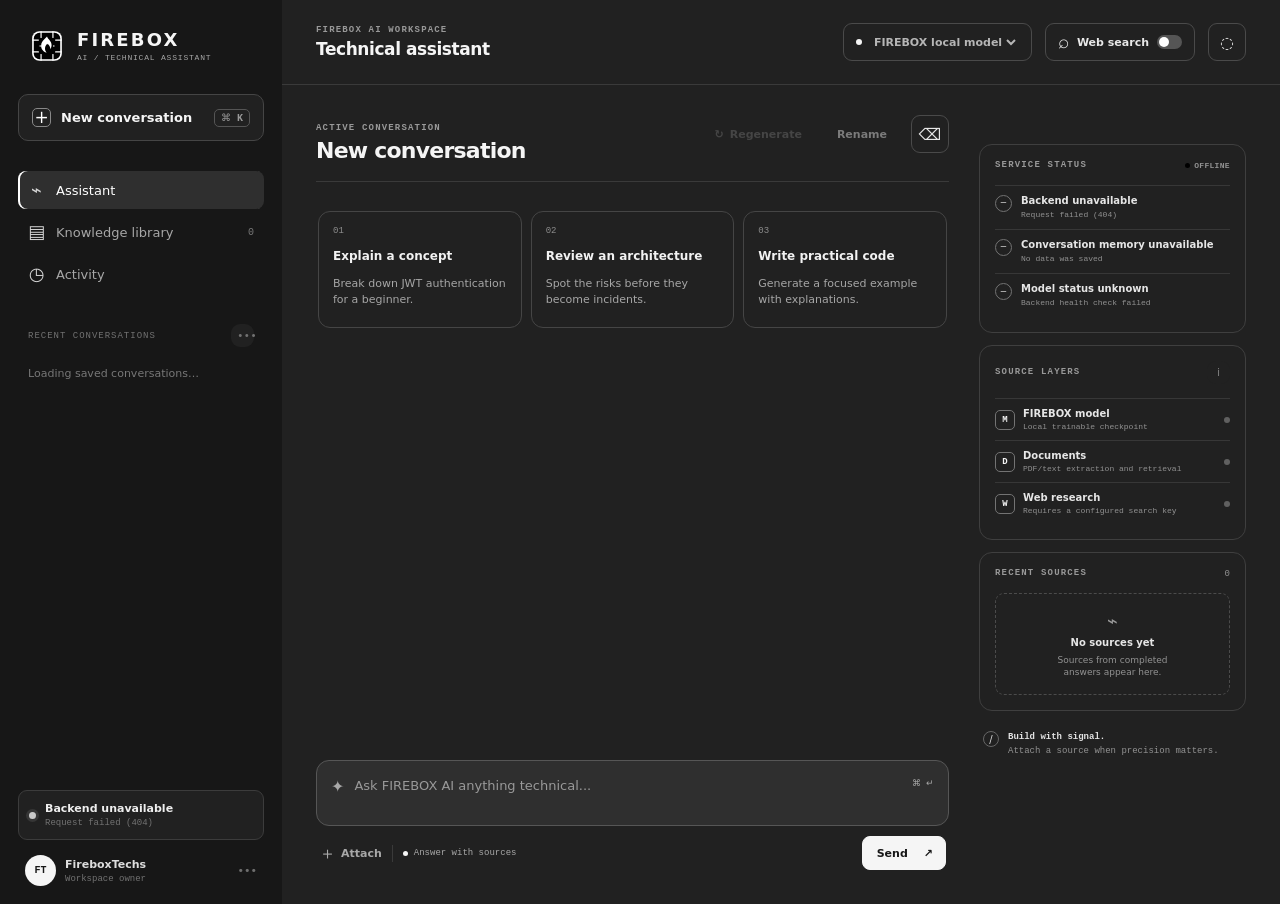
==== commit 2dbbe793: "Replace external model adapter with local trainable FIREBOX AI" ====
--- a/index.html
+++ b/index.html
@@ -77,8 +77,8 @@
           <div class="topbar-actions">
             <label class="model-control" for="modelSelect">
               <span class="model-led"></span>
-              <select id="modelSelect" aria-label="Select model">
-                <option value="">Server-configured model</option>
+              <select id="modelSelect" aria-label="Active model" disabled>
+                <option value="local-firebox">FIREBOX local model</option>
               </select>
             </label>
             <button class="search-toggle" id="searchToggle" type="button" aria-pressed="false">
@@ -163,12 +163,12 @@
               <div class="utility-card-heading"><span class="eyebrow">SERVICE STATUS</span><span class="live-chip" id="serviceChip"><span></span> CHECKING</span></div>
               <div class="status-line status-line-muted"><span class="status-pending">—</span><span><strong id="databaseStatus">Database</strong><small id="databaseDetail">Waiting for backend health check</small></span></div>
               <div class="status-line status-line-muted"><span class="status-pending">—</span><span><strong id="memoryStatus">Conversation memory</strong><small id="memoryDetail">Requires MongoDB connection</small></span></div>
-              <div class="status-line status-line-muted"><span class="status-pending">—</span><span><strong id="modelStatus">Model endpoint</strong><small id="modelDetail">Requires server-side model configuration</small></span></div>
+              <div class="status-line status-line-muted"><span class="status-pending">—</span><span><strong id="modelStatus">FIREBOX model</strong><small id="modelDetail">Local checkpoint status</small></span></div>
             </section>
 
             <section class="utility-card source-card">
               <div class="utility-card-heading"><span class="eyebrow">SOURCE LAYERS</span><button class="icon-button small" type="button" aria-label="Source layer information" data-toast="Source layers keep model, document, and web context distinct.">i</button></div>
-              <div class="source-layer"><span class="layer-symbol">M</span><div><strong>Language model</strong><small>Server-configured provider</small></div><span class="layer-state is-off"></span></div>
+              <div class="source-layer"><span class="layer-symbol">M</span><div><strong>FIREBOX model</strong><small>Local trainable checkpoint</small></div><span class="layer-state is-off"></span></div>
               <div class="source-layer"><span class="layer-symbol">D</span><div><strong>Documents</strong><small>PDF/text extraction and retrieval</small></div><span class="layer-state is-off"></span></div>
               <div class="source-layer"><span class="layer-symbol">W</span><div><strong>Web research</strong><small>Requires a configured search key</small></div><span class="layer-state is-off"></span></div>
             </section>
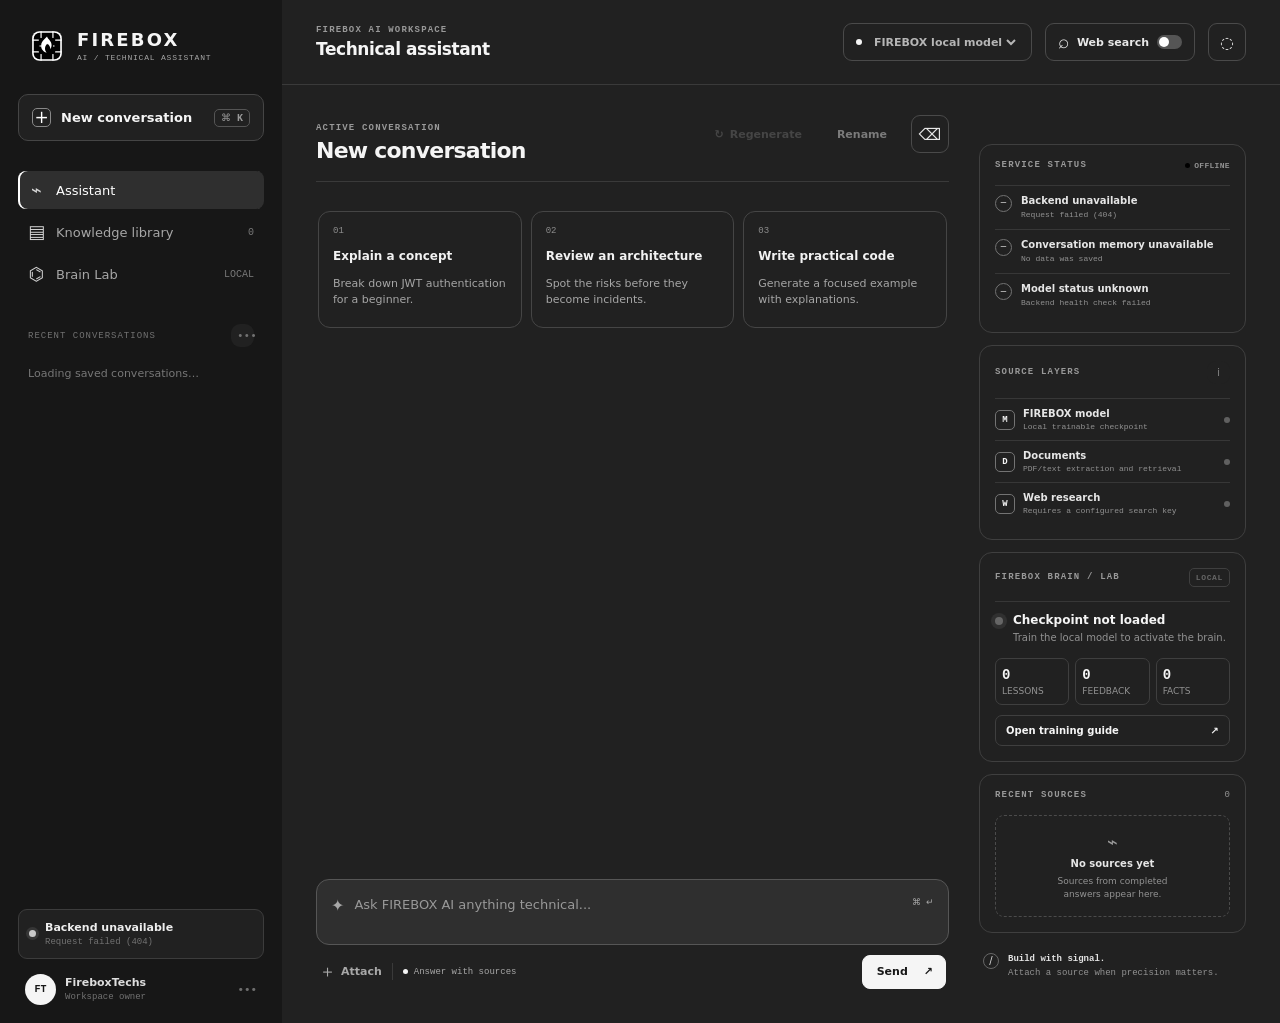
==== commit 6744ae75: "Expose local FIREBOX Brain Lab in dashboard" ====
--- a/index.html
+++ b/index.html
@@ -36,9 +36,10 @@
             <span>Knowledge library</span>
             <span class="nav-count" id="documentCount">0</span>
           </a>
-          <a class="nav-item" href="#chat" data-toast="A separate activity feed is not implemented.">
-            <span class="nav-icon" aria-hidden="true">◷</span>
-            <span>Activity</span>
+          <a class="nav-item" href="#brainLab">
+            <span class="nav-icon" aria-hidden="true">⌬</span>
+            <span>Brain Lab</span>
+            <span class="nav-count">LOCAL</span>
           </a>
         </nav>
 
@@ -173,6 +174,16 @@
               <div class="source-layer"><span class="layer-symbol">W</span><div><strong>Web research</strong><small>Requires a configured search key</small></div><span class="layer-state is-off"></span></div>
             </section>
 
+            <section class="utility-card brain-card" id="brainLab">
+              <div class="utility-card-heading"><span class="eyebrow">FIREBOX BRAIN / LAB</span><span class="brain-badge">LOCAL</span></div>
+              <div class="brain-state"><span class="brain-pulse" id="brainPulse"></span><div><strong id="brainStatus">Checkpoint not loaded</strong><small id="brainDetail">Train the local model to activate the brain.</small></div></div>
+              <div class="brain-stats">
+                <div><strong id="lessonCount">0</strong><small>lessons</small></div>
+                <div><strong id="feedbackCount">0</strong><small>feedback</small></div>
+                <div><strong id="knowledgeCount">0</strong><small>facts</small></div>
+              </div>
+              <button class="lab-button" id="trainingGuideButton" type="button">Open training guide <span>↗</span></button>
+            </section>
             <section class="utility-card recent-card">
               <div class="utility-card-heading"><span class="eyebrow">RECENT SOURCES</span><span class="source-count" id="sourceCount">0</span></div>
               <div id="recentSources" class="empty-source"><span class="empty-source-mark">⌁</span><strong>No sources yet</strong><small>Sources from completed answers appear here.</small></div>
--- a/styles.css
+++ b/styles.css
@@ -140,6 +140,10 @@
 .citation { display: inline-flex; align-items: center; gap: 5px; padding: 6px 8px; border: 1px solid var(--line); border-radius: 7px; color: #5d5d5d; font-family: "SFMono-Regular", Consolas, monospace; font-size: 9px; transition: color .18s ease, border-color .18s ease; }
 .citation:hover { color: var(--ink); border-color: var(--ink); }
 .citation span { color: #999; }
+.feedback-row { display: flex; align-items: center; gap: 6px; margin-top: 15px; color: #999; font-family: "SFMono-Regular", Consolas, monospace; font-size: 9px; }
+.feedback-row span { margin-right: auto; }
+.feedback-row button { padding: 5px 7px; border: 1px solid var(--line); border-radius: 6px; background: transparent; color: #777; cursor: pointer; font-family: inherit; font-size: 9px; }
+.feedback-row button:hover { border-color: var(--ink); color: var(--ink); }
 
 .composer { max-width: 790px; width: 100%; margin: 0 auto; padding-top: 10px; }
 .attachment-row { display: flex; flex-wrap: wrap; gap: 7px; margin-bottom: 8px; }
@@ -170,6 +174,20 @@
 .utility-rail { min-width: 0; padding-top: 29px; display: grid; align-content: start; gap: 12px; }
 .utility-card { padding: 15px; border: 1px solid var(--line); border-radius: 13px; background: var(--surface); }
 .utility-card-heading { display: flex; align-items: center; justify-content: space-between; gap: 9px; margin-bottom: 14px; }
+.brain-badge { padding: 4px 6px; border: 1px solid var(--line); border-radius: 5px; color: #666; font-family: "SFMono-Regular", Consolas, monospace; font-size: 8px; font-weight: 700; letter-spacing: .08em; }
+.brain-state { display: flex; gap: 10px; align-items: flex-start; padding: 11px 0 13px; border-top: 1px solid #eeeeec; }
+.brain-pulse { width: 8px; height: 8px; flex: 0 0 auto; margin-top: 4px; border-radius: 50%; background: #999; box-shadow: 0 0 0 4px #f0f0ee; }
+.brain-pulse.is-ready { background: #111; box-shadow: 0 0 0 4px #e2e2df; }
+.brain-state strong, .brain-state small { display: block; }
+.brain-state strong { font-size: 12px; }
+.brain-state small { margin-top: 4px; color: #777; font-size: 10px; line-height: 1.35; }
+.brain-stats { display: grid; grid-template-columns: repeat(3, 1fr); gap: 6px; }
+.brain-stats div { padding: 8px 6px; border: 1px solid #eeeeec; border-radius: 7px; }
+.brain-stats strong, .brain-stats small { display: block; }
+.brain-stats strong { font-family: "SFMono-Regular", Consolas, monospace; font-size: 14px; }
+.brain-stats small { margin-top: 3px; color: #888; font-size: 9px; text-transform: uppercase; }
+.lab-button { width: 100%; display: flex; justify-content: space-between; margin-top: 10px; padding: 9px 10px; border: 1px solid var(--line); border-radius: 7px; background: transparent; color: inherit; cursor: pointer; font-size: 10px; font-weight: 700; }
+.lab-button:hover { background: var(--ink); color: var(--surface); }
 .live-chip { display: inline-flex; align-items: center; gap: 4px; color: #777; font-family: "SFMono-Regular", Consolas, monospace; font-size: 8px; font-weight: 700; letter-spacing: .04em; }
 .live-chip span { width: 5px; height: 5px; border-radius: 50%; background: #000; }
 .status-line { display: flex; align-items: flex-start; gap: 9px; padding: 9px 0; border-top: 1px solid #eeeeec; }
@@ -301,6 +319,8 @@
 .message-card { background: #2f2f2f; border-color: #454545; box-shadow: none; }
 .message-card p { color: #f1f1f1; }
 .message-note, .citation, .citation span { color: #a2a2a2; }
+.feedback-row button { border-color: #555; color: #aaa; }
+.feedback-row button:hover { border-color: #aaa; color: #fff; }
 .note-mark { border-color: #707070; color: #cfcfcf; }
 .quick-prompts .prompt-card { background: #212121; border-color: #454545; color: #f2f2f2; }
 .prompt-card:hover { background: #2f2f2f; border-color: #777; }
@@ -323,6 +343,12 @@
 .attachment-chip { background: #383838; border-color: #555; color: #eee; }
 
 .utility-card { background: #212121; border-color: #3f3f3f; }
+.brain-badge, .brain-stats div, .lab-button { border-color: #3f3f3f; }
+.brain-state { border-color: #373737; }
+.brain-pulse { background: #666; box-shadow: 0 0 0 4px #303030; }
+.brain-pulse.is-ready { background: #f5f5f5; box-shadow: 0 0 0 4px #3c3c3c; }
+.brain-state small, .brain-stats small { color: #929292; }
+.lab-button:hover { background: #f5f5f5; color: #111; }
 .live-chip, .source-count, .status-line small, .source-layer small, .empty-source small, .utility-tip p { color: #929292; }
 .status-line, .source-layer { border-color: #373737; }
 .status-line strong, .source-layer strong, .empty-source strong { color: #e6e6e6; }
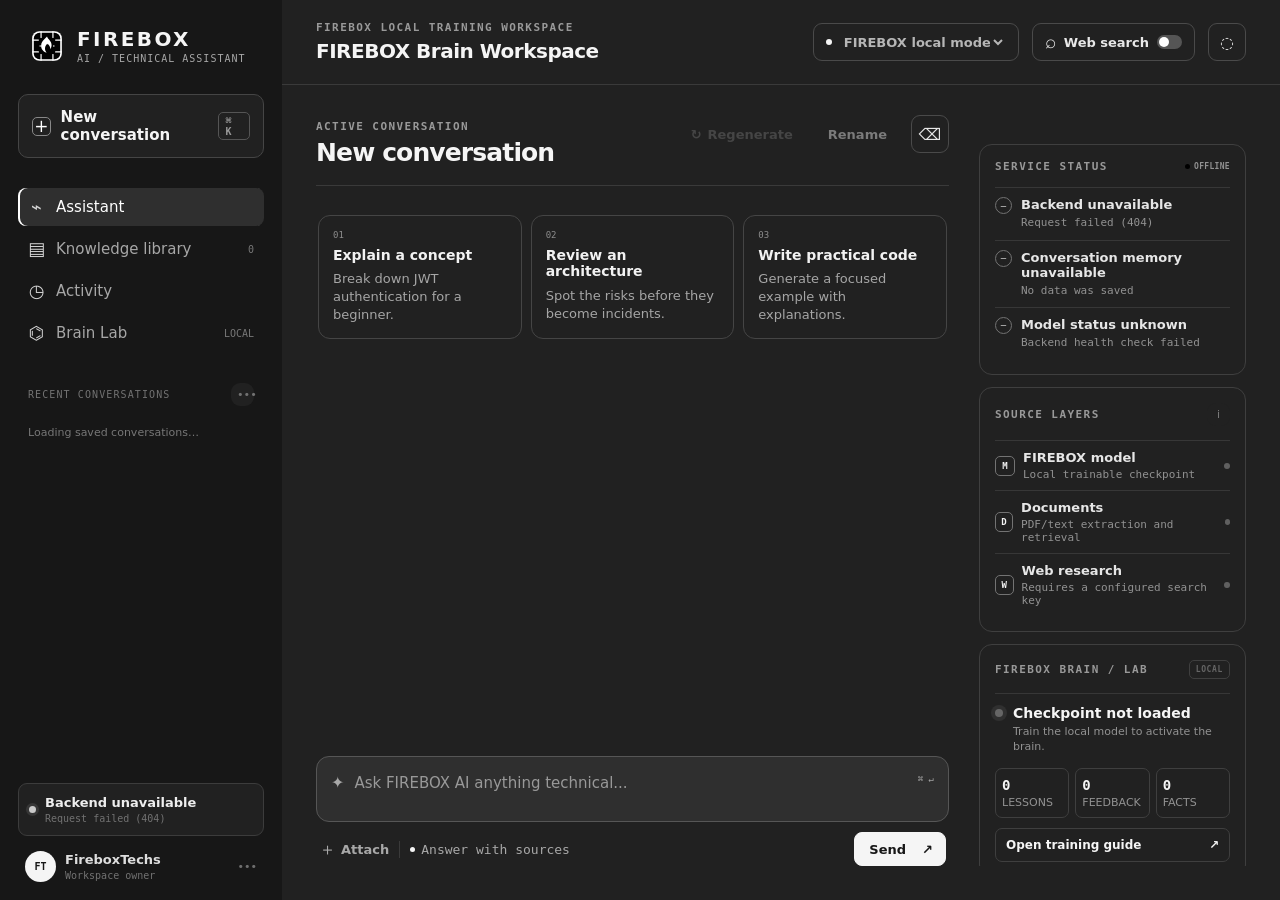
==== commit 2665e1df: "Fix dashboard viewport scrolling and navigation" ====
--- a/index.html
+++ b/index.html
@@ -27,16 +27,20 @@
         </button>
 
         <nav class="primary-nav" aria-label="Primary">
-          <a class="nav-item is-active" href="#chat" aria-current="page">
+          <a class="nav-item is-active" href="#chat" data-panel-target="chat" aria-current="page">
             <span class="nav-icon" aria-hidden="true">⌁</span>
             <span>Assistant</span>
           </a>
-          <a class="nav-item" href="#chat" data-toast="The standalone library view is unavailable; attach a document to process and retrieve it.">
+          <a class="nav-item" href="#knowledgeLibrary" data-panel-target="knowledgeLibrary">
             <span class="nav-icon" aria-hidden="true">▤</span>
             <span>Knowledge library</span>
             <span class="nav-count" id="documentCount">0</span>
           </a>
-          <a class="nav-item" href="#brainLab">
+          <a class="nav-item" href="#activity" data-panel-target="activity">
+            <span class="nav-icon" aria-hidden="true">◷</span>
+            <span>Activity</span>
+          </a>
+          <a class="nav-item" href="#brainLab" data-panel-target="brainLab">
             <span class="nav-icon" aria-hidden="true">⌬</span>
             <span>Brain Lab</span>
             <span class="nav-count">LOCAL</span>
@@ -71,8 +75,8 @@
           <div class="topbar-left">
             <button class="icon-button menu-button" id="menuButton" type="button" aria-label="Open navigation">☰</button>
             <div class="workspace-context">
-              <span class="eyebrow">FIREBOX AI WORKSPACE</span>
-              <h1>Technical assistant</h1>
+              <span class="eyebrow">FIREBOX LOCAL TRAINING WORKSPACE</span>
+              <h1>FIREBOX Brain Workspace</h1>
             </div>
           </div>
           <div class="topbar-actions">
@@ -167,7 +171,7 @@
               <div class="status-line status-line-muted"><span class="status-pending">—</span><span><strong id="modelStatus">FIREBOX model</strong><small id="modelDetail">Local checkpoint status</small></span></div>
             </section>
 
-            <section class="utility-card source-card">
+            <section class="utility-card source-card" id="knowledgeLibrary">
               <div class="utility-card-heading"><span class="eyebrow">SOURCE LAYERS</span><button class="icon-button small" type="button" aria-label="Source layer information" data-toast="Source layers keep model, document, and web context distinct.">i</button></div>
               <div class="source-layer"><span class="layer-symbol">M</span><div><strong>FIREBOX model</strong><small>Local trainable checkpoint</small></div><span class="layer-state is-off"></span></div>
               <div class="source-layer"><span class="layer-symbol">D</span><div><strong>Documents</strong><small>PDF/text extraction and retrieval</small></div><span class="layer-state is-off"></span></div>
@@ -184,7 +188,7 @@
               </div>
               <button class="lab-button" id="trainingGuideButton" type="button">Open training guide <span>↗</span></button>
             </section>
-            <section class="utility-card recent-card">
+            <section class="utility-card recent-card" id="activity">
               <div class="utility-card-heading"><span class="eyebrow">RECENT SOURCES</span><span class="source-count" id="sourceCount">0</span></div>
               <div id="recentSources" class="empty-source"><span class="empty-source-mark">⌁</span><strong>No sources yet</strong><small>Sources from completed answers appear here.</small></div>
             </section>
--- a/styles.css
+++ b/styles.css
@@ -380,3 +380,52 @@
 .recent-source-list { display: grid; gap: 7px; }
 .recent-source-item { display: block; overflow-wrap: anywhere; padding: 8px 9px; border: 1px solid var(--line); border-radius: 7px; color: #5d5d5d; font-size: 10px; line-height: 1.4; }
 a.recent-source-item:hover { color: var(--ink); border-color: var(--ink); }
+
+/* Readability scale: keep the compact editorial layout while making the interface easier to read. */
+body { font-size: 16px; }
+.brand-name { font-size: 20px; }
+.brand-meta { font-size: 10px; }
+.new-chat-button { font-size: 15px; }
+.nav-item { font-size: 15px; }
+.sidebar-section-heading { font-size: 10px; }
+.conversation-item strong { font-size: 14px; }
+.conversation-item small, .preview-status small, .profile-copy small { font-size: 10px; }
+.preview-status strong, .profile-copy strong { font-size: 13px; }
+.eyebrow { font-size: 11px; }
+.workspace-context h1 { font-size: 20px; }
+.model-control select, .search-toggle { font-size: 13px; }
+.conversation-header h2 { font-size: 25px; }
+.ghost-button { font-size: 13px; }
+.message-meta { font-size: 11px; }
+.message-card p { font-size: 16px; line-height: 1.7; }
+.prompt-card strong { font-size: 14px; }
+.prompt-card span:last-child { font-size: 13px; }
+.composer-input-wrap textarea { font-size: 15px; }
+.attach-button, .composer-mode { font-size: 13px; }
+.send-button, .stop-button { font-size: 13px; }
+.status-line strong, .source-layer strong { font-size: 13px; }
+.status-line small, .source-layer small, .empty-source small, .utility-tip p { font-size: 11px; }
+.brain-state strong { font-size: 14px; }
+.brain-state small, .brain-stats small { font-size: 11px; }
+.lab-button { font-size: 12px; }
+.citation, .feedback-row, .feedback-row button { font-size: 11px; }
+
+/* Fixed workspace shell: the page stays in the viewport while inner work areas scroll. */
+html, body { height: 100%; overflow: hidden; }
+.app-shell, .main-shell { height: 100vh; min-height: 0; }
+.sidebar { max-height: 100vh; overflow-y: auto; }
+.main-shell { overflow: hidden; }
+.workspace-body { min-height: 0; overflow: hidden; }
+.chat-panel { min-height: 0; overflow: hidden; }
+.chat-scroll { min-height: 0; }
+.utility-rail { min-height: 0; max-height: 100%; overflow-y: auto; scrollbar-width: thin; }
+#knowledgeLibrary, #activity, #brainLab { scroll-margin-top: 24px; }
+
+@media (max-width: 820px) {
+  html, body { overflow: auto; }
+  .app-shell, .main-shell { height: auto; min-height: 100vh; }
+  .main-shell { overflow: visible; }
+  .workspace-body { overflow: visible; }
+  .chat-panel { min-height: calc(100vh - 120px); overflow: visible; }
+  .utility-rail { max-height: none; overflow: visible; }
+}
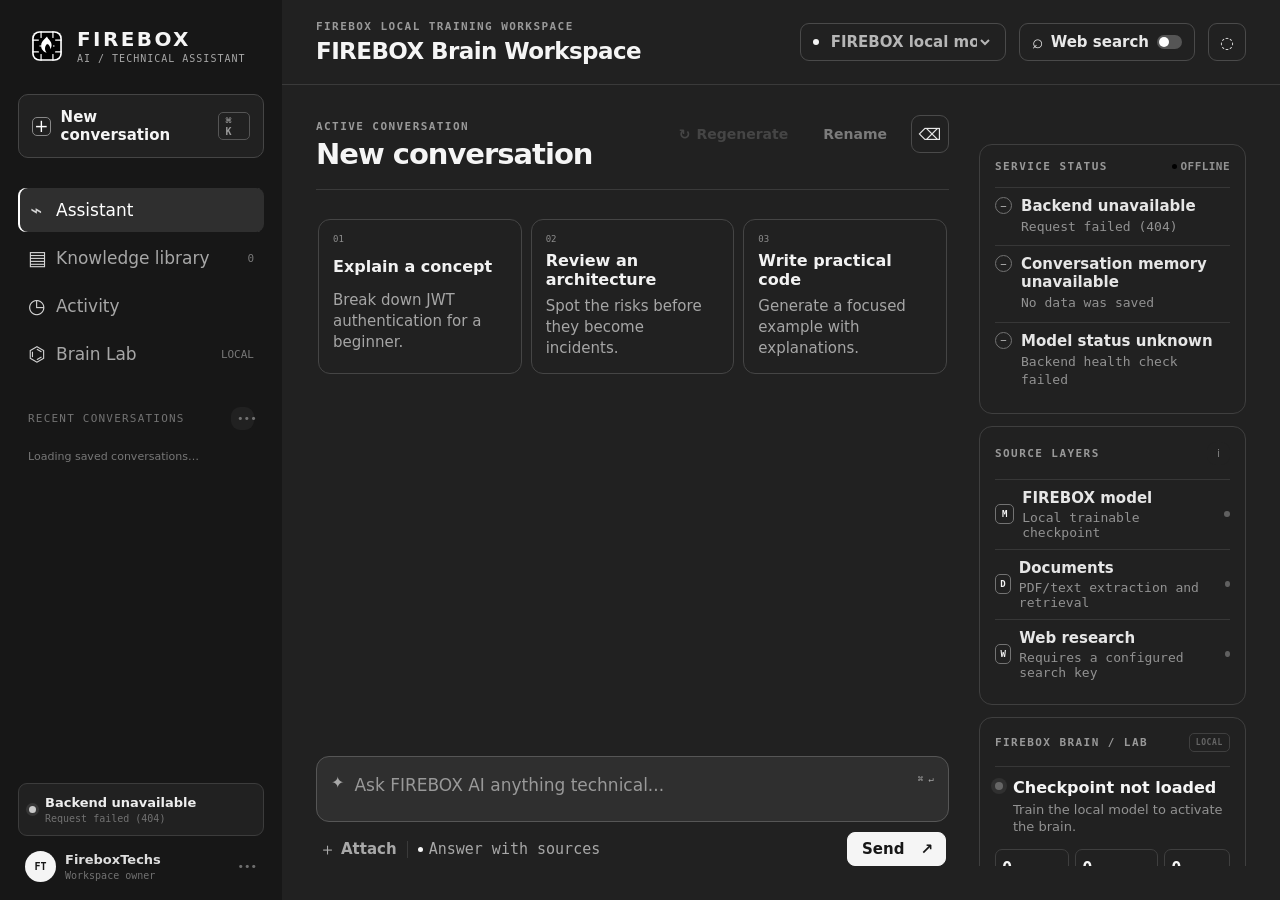
==== commit bc045c7d: "Render dashboard sections as full-width views" ====
--- a/index.html
+++ b/index.html
@@ -76,7 +76,7 @@
             <button class="icon-button menu-button" id="menuButton" type="button" aria-label="Open navigation">☰</button>
             <div class="workspace-context">
               <span class="eyebrow">FIREBOX LOCAL TRAINING WORKSPACE</span>
-              <h1>FIREBOX Brain Workspace</h1>
+              <h1 id="workspaceHeading">FIREBOX Brain Workspace</h1>
             </div>
           </div>
           <div class="topbar-actions">
--- a/styles.css
+++ b/styles.css
@@ -429,3 +429,65 @@
   .chat-panel { min-height: calc(100vh - 120px); overflow: visible; }
   .utility-rail { max-height: none; overflow: visible; }
 }
+
+/* High-readability dashboard scale. */
+.nav-item { font-size: 17px; padding-top: 12px; padding-bottom: 12px; }
+.nav-icon { font-size: 20px; }
+.nav-count { font-size: 11px; }
+.sidebar-section-heading { font-size: 11px; }
+.conversation-item strong { font-size: 16px; }
+.conversation-item small { font-size: 11px; }
+.workspace-context h1 { font-size: 23px; }
+.model-control select, .search-toggle { font-size: 15px; }
+.conversation-header h2 { font-size: 29px; }
+.ghost-button { font-size: 14px; }
+.message-card p { font-size: 18px; line-height: 1.75; }
+.message-meta { font-size: 12px; }
+.prompt-card strong { font-size: 16px; }
+.prompt-card span:last-child { font-size: 15px; }
+.composer-input-wrap textarea { font-size: 17px; }
+.attach-button, .composer-mode, .send-button, .stop-button { font-size: 15px; }
+.status-line strong, .source-layer strong { font-size: 15px; }
+.status-line small, .source-layer small, .empty-source small, .utility-tip p { font-size: 13px; }
+.live-chip, .source-count { font-size: 11px; }
+.brain-state strong { font-size: 16px; }
+.brain-state small, .brain-stats small { font-size: 13px; }
+.brain-stats strong { font-size: 17px; }
+.lab-button { font-size: 14px; }
+.citation, .feedback-row, .feedback-row button { font-size: 13px; }
+.utility-rail { scroll-padding-top: 18px; }
+.utility-card:target { outline: 2px solid var(--ink); outline-offset: 3px; }
+
+@media (prefers-color-scheme: dark) {
+  .utility-card:target { outline-color: #f5f5f5; }
+}
+
+/* Full-width dashboard pages: secondary destinations must not squeeze beside the chat. */
+.main-shell[data-view="knowledgeLibrary"] .chat-panel,
+.main-shell[data-view="activity"] .chat-panel,
+.main-shell[data-view="brainLab"] .chat-panel { display: none; }
+.main-shell[data-view="knowledgeLibrary"] .utility-rail,
+.main-shell[data-view="activity"] .utility-rail,
+.main-shell[data-view="brainLab"] .utility-rail {
+  grid-column: 1 / -1;
+  grid-template-columns: minmax(0, 1fr);
+  max-height: none;
+  overflow: visible;
+  padding-top: 0;
+  align-content: start;
+}
+.main-shell[data-view="knowledgeLibrary"] .utility-rail > *,
+.main-shell[data-view="activity"] .utility-rail > *,
+.main-shell[data-view="brainLab"] .utility-rail > * { display: none; }
+.main-shell[data-view="knowledgeLibrary"] .utility-rail .source-card,
+.main-shell[data-view="activity"] .utility-rail .recent-card,
+.main-shell[data-view="brainLab"] .utility-rail .brain-card { display: block; min-height: 280px; }
+.main-shell[data-view="knowledgeLibrary"] .utility-rail .source-card::after {
+  content: "Attach PDF or text files from the Assistant view to build your MongoDB-backed knowledge library.";
+  display: block; margin-top: 24px; padding: 24px; border: 1px dashed var(--line); border-radius: 10px; color: var(--ink-muted); font-size: 16px;
+}
+.main-shell[data-view="activity"] .utility-rail .recent-card,
+.main-shell[data-view="brainLab"] .utility-rail .brain-card { padding: 28px; }
+.main-shell[data-view="activity"] .utility-rail .recent-card .empty-source { min-height: 220px; }
+.main-shell[data-view="brainLab"] .utility-rail .brain-card .brain-stats { max-width: 520px; }
+.main-shell[data-view="brainLab"] .utility-rail .brain-card .lab-button { max-width: 360px; }
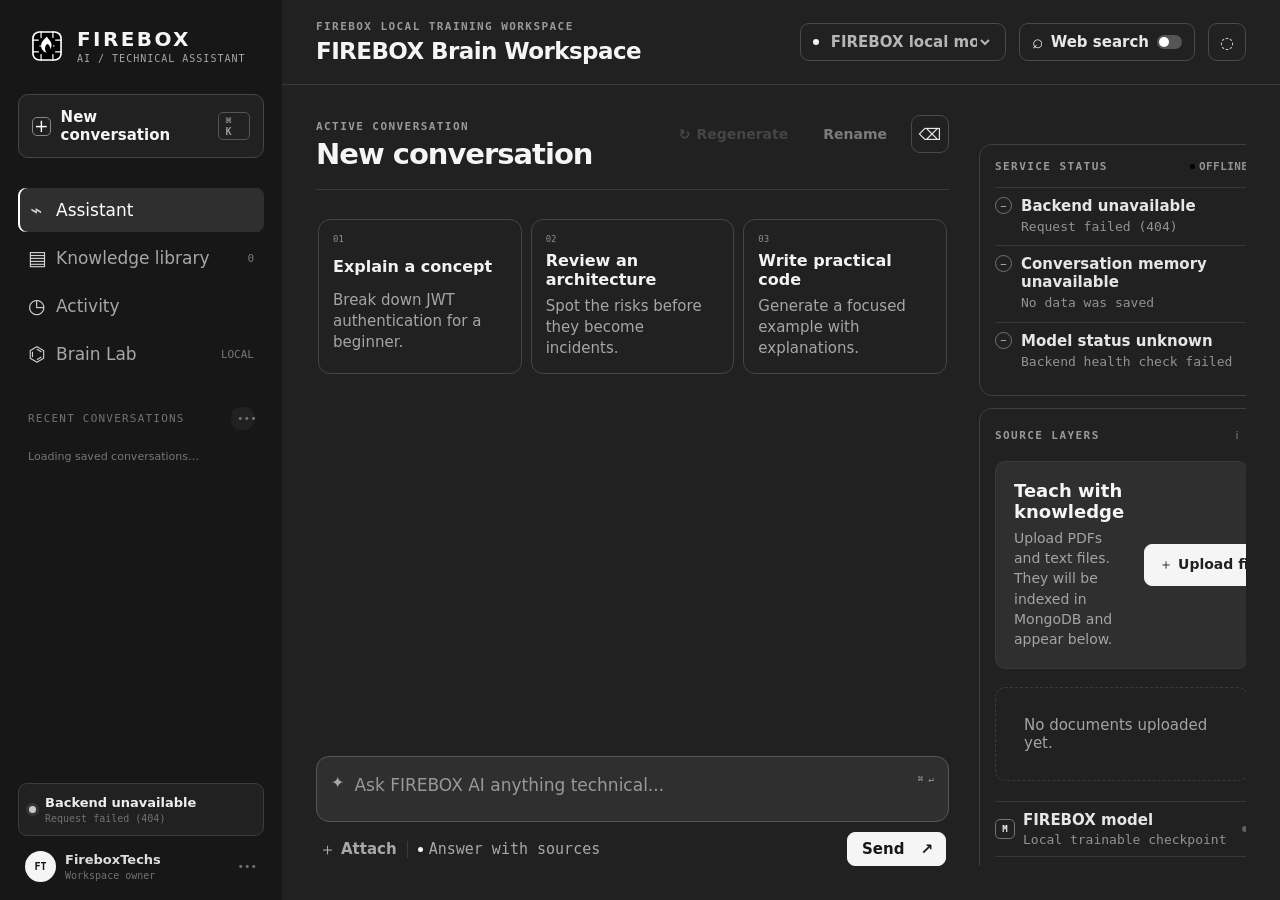
==== commit 9705fe24: "Add document teaching library page" ====
--- a/index.html
+++ b/index.html
@@ -173,6 +173,11 @@
 
             <section class="utility-card source-card" id="knowledgeLibrary">
               <div class="utility-card-heading"><span class="eyebrow">SOURCE LAYERS</span><button class="icon-button small" type="button" aria-label="Source layer information" data-toast="Source layers keep model, document, and web context distinct.">i</button></div>
+              <div class="library-hero">
+                <div><strong>Teach with knowledge</strong><small>Upload PDFs and text files. They will be indexed in MongoDB and appear below.</small></div>
+                <label class="library-upload" for="fileInput">＋ Upload file</label>
+              </div>
+              <div class="knowledge-document-list" id="knowledgeDocumentList"><div class="knowledge-empty">No documents uploaded yet.</div></div>
               <div class="source-layer"><span class="layer-symbol">M</span><div><strong>FIREBOX model</strong><small>Local trainable checkpoint</small></div><span class="layer-state is-off"></span></div>
               <div class="source-layer"><span class="layer-symbol">D</span><div><strong>Documents</strong><small>PDF/text extraction and retrieval</small></div><span class="layer-state is-off"></span></div>
               <div class="source-layer"><span class="layer-symbol">W</span><div><strong>Web research</strong><small>Requires a configured search key</small></div><span class="layer-state is-off"></span></div>
@@ -186,6 +191,12 @@
                 <div><strong id="feedbackCount">0</strong><small>feedback</small></div>
                 <div><strong id="knowledgeCount">0</strong><small>facts</small></div>
               </div>
+              <div class="teaching-methods">
+                <div><strong>DOCUMENTS</strong><small>RAG memory from PDFs and files</small></div>
+                <div><strong>LESSONS</strong><small>Approved instruction and answer examples</small></div>
+                <div><strong>FEEDBACK</strong><small>Corrections collected for retraining</small></div>
+                <div><strong>FACTS</strong><small>Owner-approved knowledge items</small></div>
+              </div>
               <button class="lab-button" id="trainingGuideButton" type="button">Open training guide <span>↗</span></button>
             </section>
             <section class="utility-card recent-card" id="activity">
--- a/styles.css
+++ b/styles.css
@@ -491,3 +491,30 @@
 .main-shell[data-view="activity"] .utility-rail .recent-card .empty-source { min-height: 220px; }
 .main-shell[data-view="brainLab"] .utility-rail .brain-card .brain-stats { max-width: 520px; }
 .main-shell[data-view="brainLab"] .utility-rail .brain-card .lab-button { max-width: 360px; }
+
+.library-hero { display: flex; align-items: center; justify-content: space-between; gap: 20px; margin-bottom: 18px; padding: 18px; border: 1px solid var(--line); border-radius: 10px; background: var(--surface-alt); }
+.library-hero strong, .library-hero small { display: block; }
+.library-hero strong { font-size: 18px; }
+.library-hero small { max-width: 620px; margin-top: 6px; color: var(--ink-muted); font-size: 14px; line-height: 1.45; }
+.library-upload { flex: 0 0 auto; padding: 11px 14px; border: 1px solid var(--ink); border-radius: 8px; background: var(--ink); color: var(--surface); cursor: pointer; font-size: 14px; font-weight: 700; }
+.knowledge-document-list { display: grid; gap: 8px; margin-bottom: 20px; }
+.knowledge-empty { padding: 28px; border: 1px dashed var(--line); border-radius: 10px; color: var(--ink-muted); font-size: 15px; }
+.knowledge-document { display: flex; align-items: center; gap: 13px; padding: 13px; border: 1px solid var(--line); border-radius: 9px; }
+.document-file-icon { display: grid; place-items: center; width: 42px; height: 42px; border-radius: 7px; background: var(--ink); color: var(--surface); font-family: "SFMono-Regular", Consolas, monospace; font-size: 11px; font-weight: 800; }
+.knowledge-document-copy { min-width: 0; display: grid; gap: 5px; }
+.knowledge-document-copy strong { overflow: hidden; text-overflow: ellipsis; white-space: nowrap; font-size: 16px; }
+.knowledge-document-copy small { color: var(--ink-muted); font-family: "SFMono-Regular", Consolas, monospace; font-size: 12px; }
+.document-delete { margin-left: auto; width: 30px; height: 30px; border: 1px solid var(--line); border-radius: 6px; background: transparent; color: var(--ink-muted); cursor: pointer; font-size: 20px; line-height: 1; }
+.document-delete:hover { border-color: var(--ink); color: var(--ink); }
+.teaching-methods { display: grid; grid-template-columns: repeat(2, minmax(0, 1fr)); gap: 8px; margin: 18px 0; }
+.teaching-methods div { padding: 12px; border: 1px solid var(--line); border-radius: 8px; }
+.teaching-methods strong, .teaching-methods small { display: block; }
+.teaching-methods strong { font-family: "SFMono-Regular", Consolas, monospace; font-size: 11px; letter-spacing: .08em; }
+.teaching-methods small { margin-top: 5px; color: var(--ink-muted); font-size: 13px; line-height: 1.35; }
+@media (prefers-color-scheme: dark) {
+  .library-hero { background: #2b2b2b; }
+  .knowledge-empty, .knowledge-document, .teaching-methods div { border-color: #4b4b4b; }
+  .knowledge-document-copy small, .library-hero small, .knowledge-empty, .teaching-methods small { color: #aaa; }
+  .document-delete { border-color: #555; color: #aaa; }
+}
+.main-shell[data-view="knowledgeLibrary"] .utility-rail .source-card::after { content: none; display: none; }
